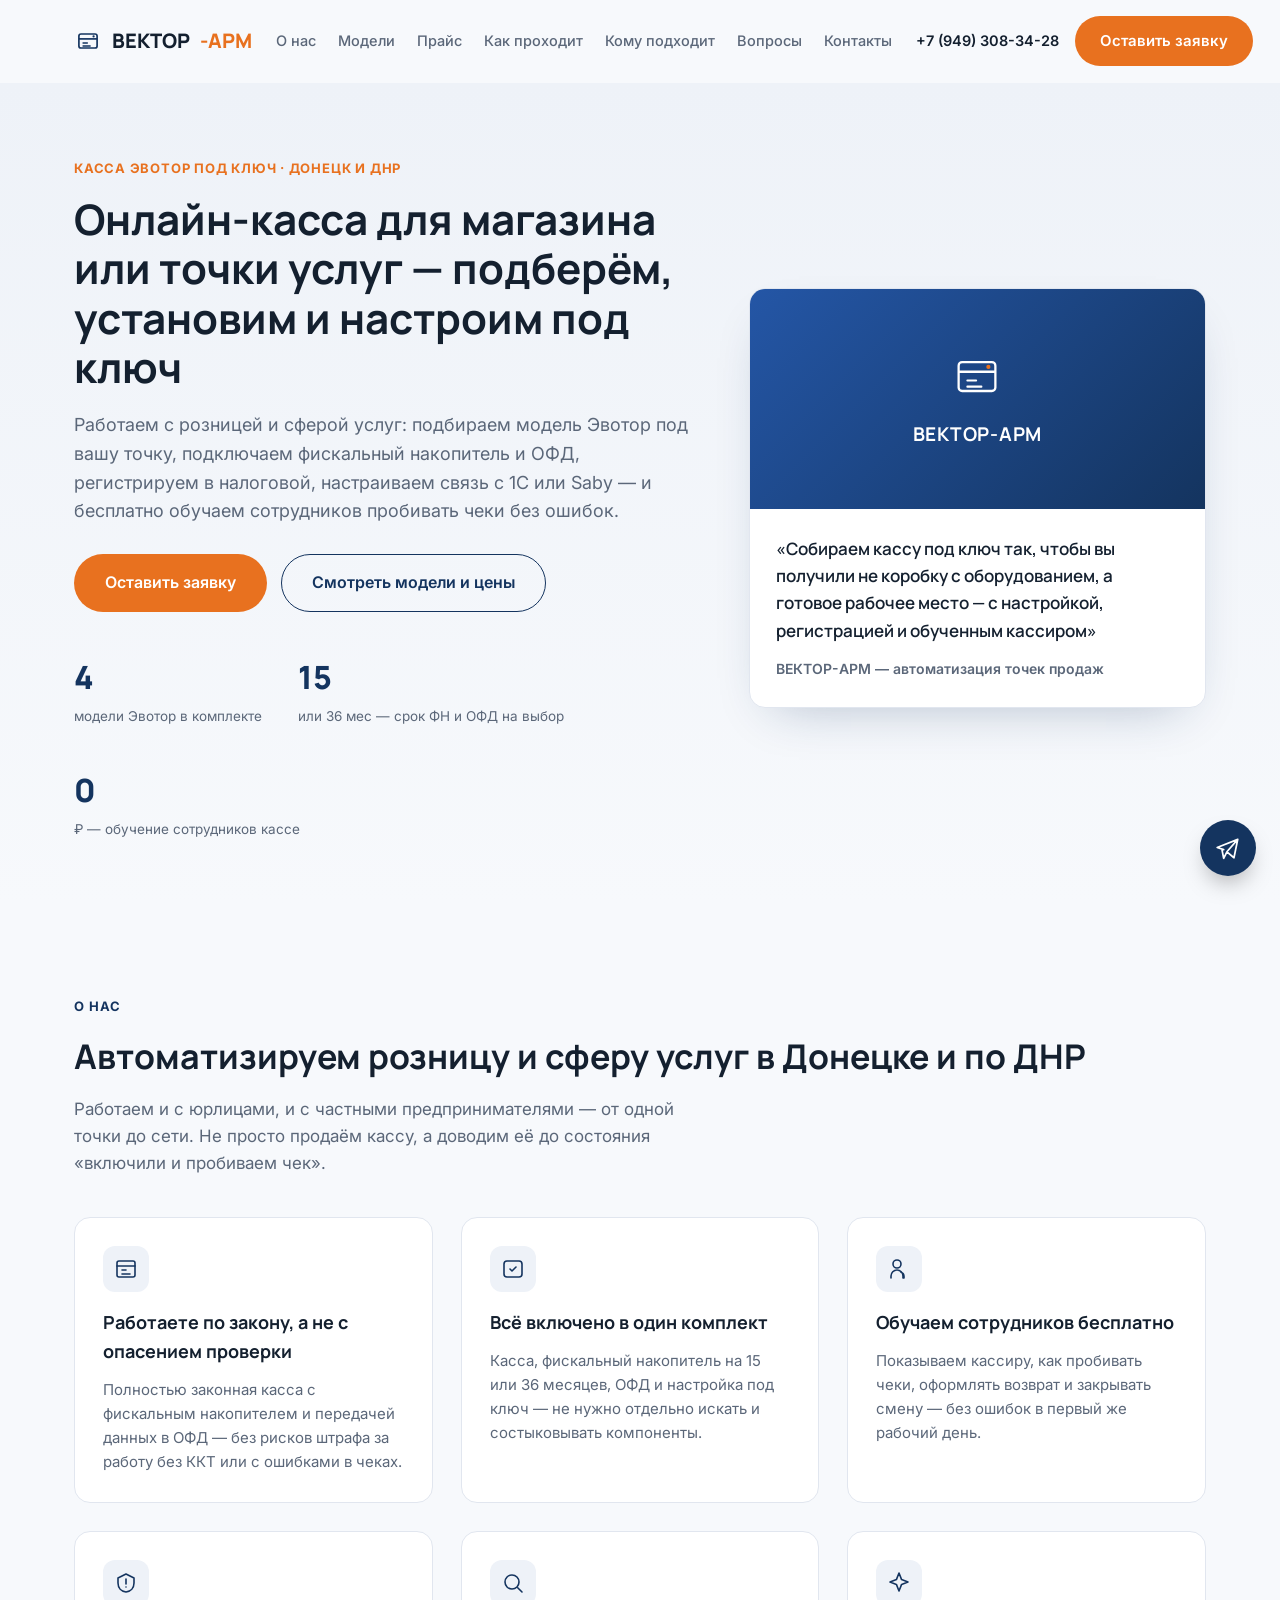
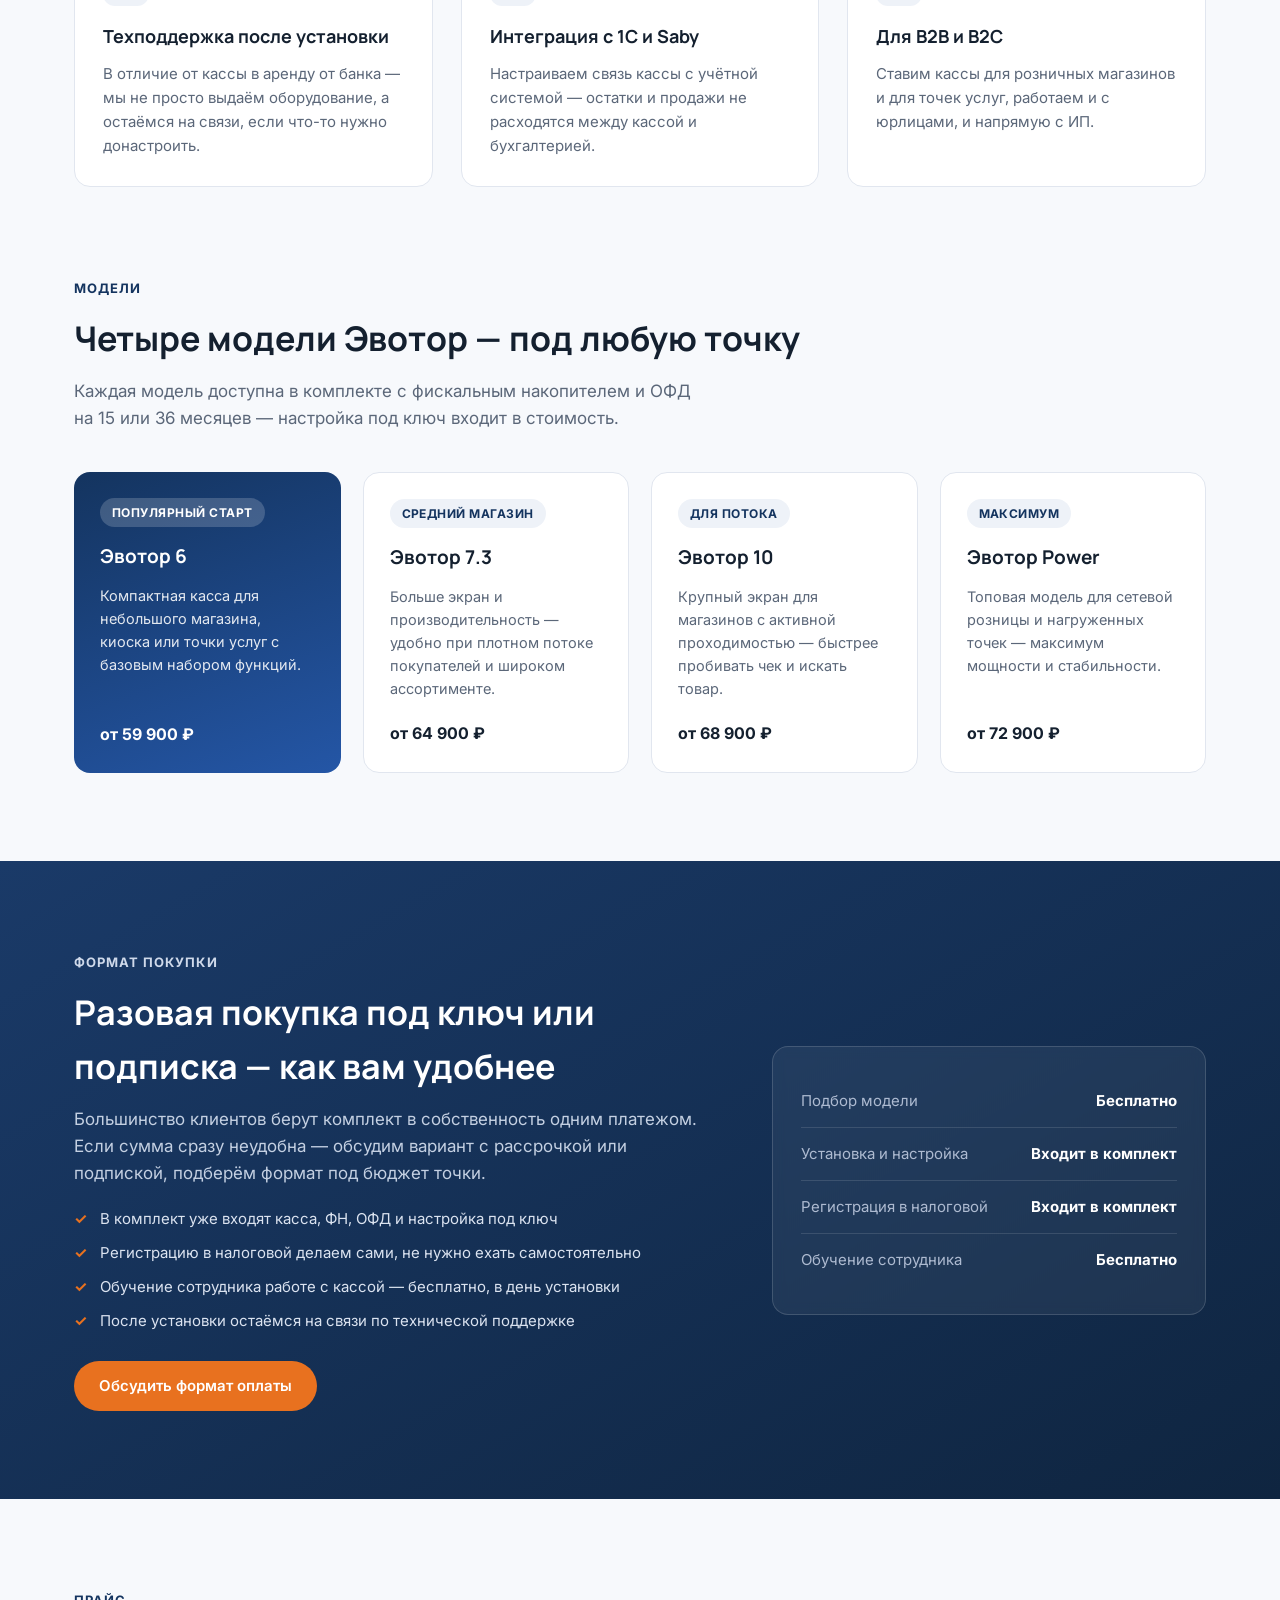
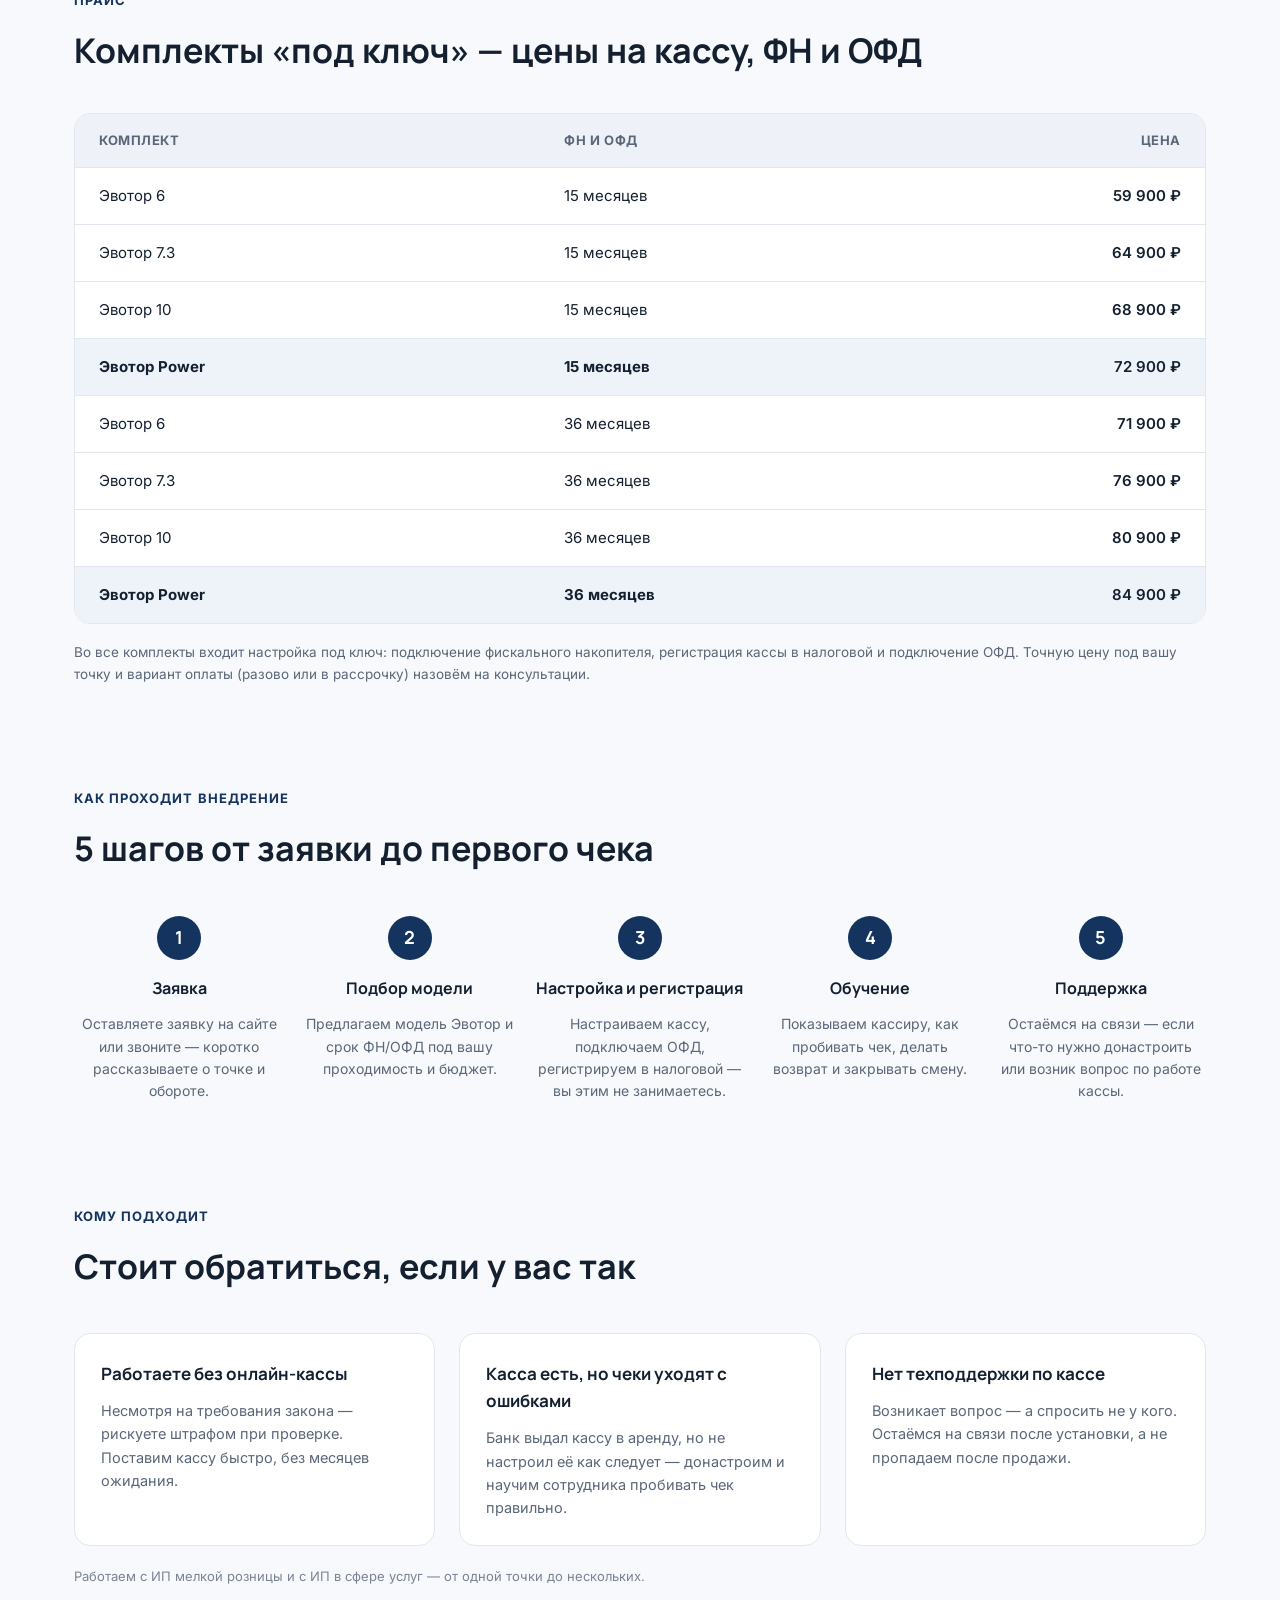
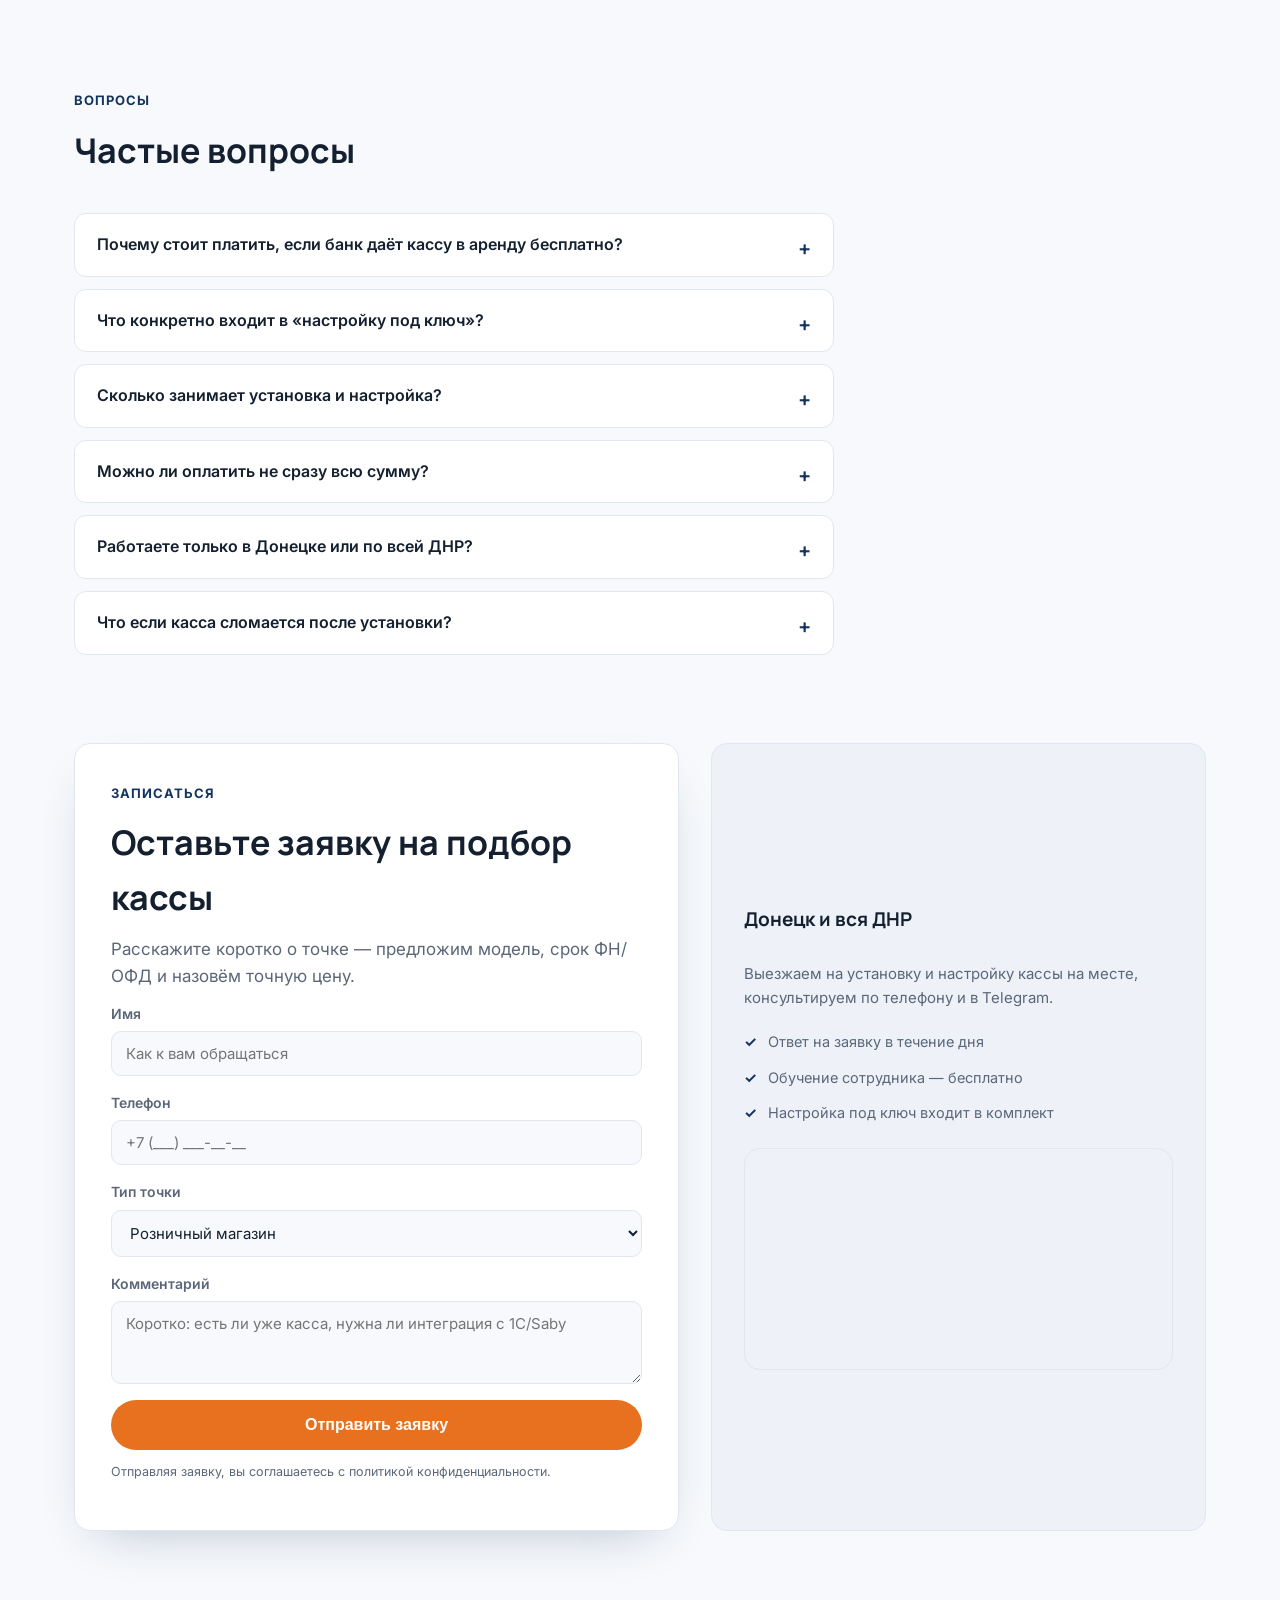
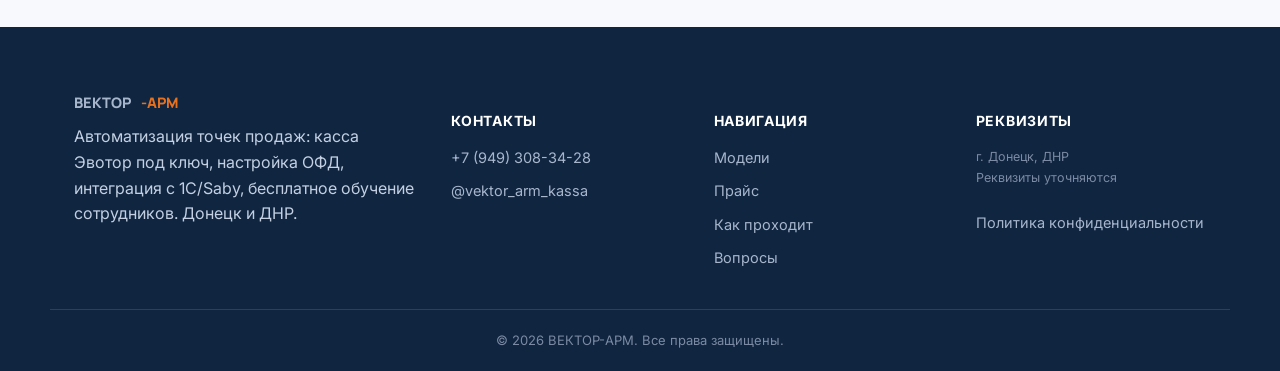
==== index.html @ bd53216c "init: landing for Vektor-ARM (kassa Evotor pod klyuch)" ====
<!DOCTYPE html>
<html lang="ru">
<head>
<meta charset="UTF-8">
<meta name="viewport" content="width=device-width, initial-scale=1.0">
<title>Касса Эвотор под ключ — ВЕКТОР-АРМ, Донецк</title>
<meta name="description" content="Подбор, установка и настройка онлайн-кассы Эвотор под ключ в Донецке и по ДНР. ОФД, регистрация в налоговой, интеграция с 1С/Saby, бесплатное обучение персонала.">
<link rel="preconnect" href="https://fonts.googleapis.com">
<link rel="preconnect" href="https://fonts.gstatic.com" crossorigin>
<link href="https://fonts.googleapis.com/css2?family=Manrope:wght@600;700;800&family=Inter:wght@400;500;600;700;800&display=swap" rel="stylesheet">
<link rel="stylesheet" href="styles.css">
</head>
<body>

<header class="header" id="header">
  <div class="header__inner container">
    <a href="#" class="logo">
      <svg class="logo__mark" viewBox="0 0 40 40" width="28" height="28" fill="none">
        <rect x="7" y="10" width="26" height="20" rx="3" stroke="currentColor" stroke-width="2.4"/>
        <path d="M7 17h26" stroke="currentColor" stroke-width="2.4"/>
        <path d="M13 23h6M13 27h10" stroke="currentColor" stroke-width="2.2" stroke-linecap="round"/>
        <circle cx="28" cy="13.5" r="1.6" fill="currentColor"/>
      </svg>
      ВЕКТОР<span>-АРМ</span>
    </a>
    <nav class="nav" id="nav">
      <a href="#about">О нас</a>
      <a href="#models">Модели</a>
      <a href="#price">Прайс</a>
      <a href="#process">Как проходит</a>
      <a href="#reviews">Кому подходит</a>
      <a href="#faq">Вопросы</a>
      <a href="#contacts">Контакты</a>
    </nav>
    <div class="header__actions">
      <a href="tel:+79493083428" class="header__phone">+7 (949) 308-34-28</a>
      <a href="#form" class="btn btn--primary">Оставить заявку</a>
      <button class="burger" id="burger" aria-label="Меню"><span></span><span></span><span></span></button>
    </div>
  </div>
</header>

<main>

  <!-- HERO -->
  <section class="hero">
    <div class="container hero__inner">
      <div class="hero__text">
        <span class="eyebrow">Касса Эвотор под ключ · Донецк и ДНР</span>
        <h1>Онлайн-касса для магазина или точки услуг — подберём, установим и настроим под ключ</h1>
        <p class="hero__lead">Работаем с розницей и сферой услуг: подбираем модель Эвотор под вашу точку, подключаем фискальный накопитель и ОФД, регистрируем в налоговой, настраиваем связь с 1С или Saby — и бесплатно обучаем сотрудников пробивать чеки без ошибок.</p>
        <div class="hero__cta">
          <a href="#form" class="btn btn--primary btn--lg">Оставить заявку</a>
          <a href="#models" class="btn btn--ghost btn--lg">Смотреть модели и цены</a>
        </div>
        <div class="hero__stats">
          <div class="stat"><span class="stat__num" data-target="4">0</span><span class="stat__label">модели Эвотор в комплекте</span></div>
          <div class="stat"><span class="stat__num" data-target="15">0</span><span class="stat__label">или 36 мес — срок ФН и ОФД на выбор</span></div>
          <div class="stat"><span class="stat__num" data-target="0">0</span><span class="stat__label">₽ — обучение сотрудников кассе</span></div>
        </div>
      </div>
      <div class="hero__card">
        <div class="hero__card-photo" aria-hidden="true">
          <svg class="hero__logo-mark" viewBox="0 0 64 64" fill="none" width="56" height="56">
            <rect x="11" y="15" width="42" height="33" rx="4" stroke="#fff" stroke-width="2.6"/>
            <path d="M11 26h42" stroke="#fff" stroke-width="2.6"/>
            <path d="M21 36h10M21 43h16" stroke="#fff" stroke-width="2.4" stroke-linecap="round"/>
            <circle cx="45" cy="20.5" r="2.4" fill="#e8711f"/>
          </svg>
          <span class="hero__logo-word">ВЕКТОР-АРМ</span>
        </div>
        <div class="hero__card-body">
          <p class="hero__card-quote">«Собираем кассу под ключ так, чтобы вы получили не коробку с оборудованием, а готовое рабочее место — с настройкой, регистрацией и обученным кассиром»</p>
          <span class="hero__card-name">ВЕКТОР-АРМ — автоматизация точек продаж</span>
        </div>
      </div>
    </div>
  </section>

  <!-- ADVANTAGES -->
  <section class="adv-section" id="about">
    <div class="container">
      <span class="section-tag">О нас</span>
      <h2>Автоматизируем розницу и сферу услуг в Донецке и по ДНР</h2>
      <p class="section-lead">Работаем и с юрлицами, и с частными предпринимателями — от одной точки до сети. Не просто продаём кассу, а доводим её до состояния «включили и пробиваем чек».</p>
      <div class="adv-grid">
        <div class="adv">
          <div class="adv__icon"><svg viewBox="0 0 24 24" fill="none"><rect x="3" y="4" width="18" height="16" rx="2" stroke="currentColor" stroke-width="1.6"/><path d="M3 9h18M8 13h4M8 17h8" stroke="currentColor" stroke-width="1.6" stroke-linecap="round"/></svg></div>
          <h3>Работаете по закону, а не с опасением проверки</h3>
          <p>Полностью законная касса с фискальным накопителем и передачей данных в ОФД — без рисков штрафа за работу без ККТ или с ошибками в чеках.</p>
        </div>
        <div class="adv">
          <div class="adv__icon"><svg viewBox="0 0 24 24" fill="none"><path d="M9 12l2 2 4-4" stroke="currentColor" stroke-width="1.6" stroke-linecap="round" stroke-linejoin="round"/><rect x="3" y="4" width="18" height="16" rx="3" stroke="currentColor" stroke-width="1.6"/></svg></div>
          <h3>Всё включено в один комплект</h3>
          <p>Касса, фискальный накопитель на 15 или 36 месяцев, ОФД и настройка под ключ — не нужно отдельно искать и состыковывать компоненты.</p>
        </div>
        <div class="adv">
          <div class="adv__icon"><svg viewBox="0 0 24 24" fill="none"><path d="M4 21v-2a6 6 0 0112 0v2M10 11a4 4 0 100-8 4 4 0 000 8zM17 21v-1.5a4.5 4.5 0 00-3-4.24" stroke="currentColor" stroke-width="1.6" stroke-linecap="round"/></svg></div>
          <h3>Обучаем сотрудников бесплатно</h3>
          <p>Показываем кассиру, как пробивать чеки, оформлять возврат и закрывать смену — без ошибок в первый же рабочий день.</p>
        </div>
        <div class="adv">
          <div class="adv__icon"><svg viewBox="0 0 24 24" fill="none"><path d="M12 3l8 4v5c0 5-3.4 8.4-8 9-4.6-.6-8-4-8-9V7l8-4z" stroke="currentColor" stroke-width="1.6" stroke-linejoin="round"/><path d="M12 8v5M12 16h.01" stroke="currentColor" stroke-width="1.6" stroke-linecap="round"/></svg></div>
          <h3>Техподдержка после установки</h3>
          <p>В отличие от кассы в аренду от банка — мы не просто выдаём оборудование, а остаёмся на связи, если что-то нужно донастроить.</p>
        </div>
        <div class="adv">
          <div class="adv__icon"><svg viewBox="0 0 24 24" fill="none"><path d="M11 4a7 7 0 100 14 7 7 0 000-14z" stroke="currentColor" stroke-width="1.6"/><path d="M21 21l-4.3-4.3" stroke="currentColor" stroke-width="1.6" stroke-linecap="round"/></svg></div>
          <h3>Интеграция с 1С и Saby</h3>
          <p>Настраиваем связь кассы с учётной системой — остатки и продажи не расходятся между кассой и бухгалтерией.</p>
        </div>
        <div class="adv">
          <div class="adv__icon"><svg viewBox="0 0 24 24" fill="none"><path d="M12 2l2.6 6.6L21 11l-6.4 2.4L12 20l-2.6-6.6L3 11l6.4-2.4L12 2z" stroke="currentColor" stroke-width="1.6" stroke-linejoin="round"/></svg></div>
          <h3>Для B2B и B2C</h3>
          <p>Ставим кассы для розничных магазинов и для точек услуг, работаем и с юрлицами, и напрямую с ИП.</p>
        </div>
      </div>
    </div>
  </section>

  <!-- MODELS -->
  <section class="services" id="models">
    <div class="container">
      <span class="section-tag">Модели</span>
      <h2>Четыре модели Эвотор — под любую точку</h2>
      <p class="section-lead">Каждая модель доступна в комплекте с фискальным накопителем и ОФД на 15 или 36 месяцев — настройка под ключ входит в стоимость.</p>
      <div class="services-grid">
        <div class="service service--accent">
          <span class="service__badge">Популярный старт</span>
          <h3>Эвотор 6</h3>
          <p>Компактная касса для небольшого магазина, киоска или точки услуг с базовым набором функций.</p>
          <span class="service__price">от 59 900 ₽</span>
        </div>
        <div class="service">
          <span class="service__badge">Средний магазин</span>
          <h3>Эвотор 7.3</h3>
          <p>Больше экран и производительность — удобно при плотном потоке покупателей и широком ассортименте.</p>
          <span class="service__price">от 64 900 ₽</span>
        </div>
        <div class="service">
          <span class="service__badge">Для потока</span>
          <h3>Эвотор 10</h3>
          <p>Крупный экран для магазинов с активной проходимостью — быстрее пробивать чек и искать товар.</p>
          <span class="service__price">от 68 900 ₽</span>
        </div>
        <div class="service">
          <span class="service__badge">Максимум</span>
          <h3>Эвотор Power</h3>
          <p>Топовая модель для сетевой розницы и нагруженных точек — максимум мощности и стабильности.</p>
          <span class="service__price">от 72 900 ₽</span>
        </div>
      </div>
    </div>
  </section>

  <!-- SUBSCRIPTION MODEL -->
  <section class="camp" id="payment">
    <div class="container camp__inner">
      <div class="camp__text">
        <span class="section-tag section-tag--light">Формат покупки</span>
        <h2>Разовая покупка под ключ или подписка — как вам удобнее</h2>
        <p class="camp__lead">Большинство клиентов берут комплект в собственность одним платежом. Если сумма сразу неудобна — обсудим вариант с рассрочкой или подпиской, подберём формат под бюджет точки.</p>
        <ul class="camp__list">
          <li>В комплект уже входят касса, ФН, ОФД и настройка под ключ</li>
          <li>Регистрацию в налоговой делаем сами, не нужно ехать самостоятельно</li>
          <li>Обучение сотрудника работе с кассой — бесплатно, в день установки</li>
          <li>После установки остаёмся на связи по технической поддержке</li>
        </ul>
        <a href="#form" class="btn btn--primary">Обсудить формат оплаты</a>
      </div>
      <div class="camp__card">
        <div class="camp__card-row"><span>Подбор модели</span><strong>Бесплатно</strong></div>
        <div class="camp__card-row"><span>Установка и настройка</span><strong>Входит в комплект</strong></div>
        <div class="camp__card-row"><span>Регистрация в налоговой</span><strong>Входит в комплект</strong></div>
        <div class="camp__card-row"><span>Обучение сотрудника</span><strong>Бесплатно</strong></div>
      </div>
    </div>
  </section>

  <!-- PRICE -->
  <section class="price-section" id="price">
    <div class="container">
      <span class="section-tag">Прайс</span>
      <h2>Комплекты «под ключ» — цены на кассу, ФН и ОФД</h2>
      <div class="price-table">
        <div class="price-row price-row--head"><span>Комплект</span><span>ФН и ОФД</span><span>Цена</span></div>
        <div class="price-row"><span>Эвотор 6</span><span>15 месяцев</span><span>59 900 ₽</span></div>
        <div class="price-row"><span>Эвотор 7.3</span><span>15 месяцев</span><span>64 900 ₽</span></div>
        <div class="price-row"><span>Эвотор 10</span><span>15 месяцев</span><span>68 900 ₽</span></div>
        <div class="price-row price-row--accent"><span>Эвотор Power</span><span>15 месяцев</span><span>72 900 ₽</span></div>
        <div class="price-row"><span>Эвотор 6</span><span>36 месяцев</span><span>71 900 ₽</span></div>
        <div class="price-row"><span>Эвотор 7.3</span><span>36 месяцев</span><span>76 900 ₽</span></div>
        <div class="price-row"><span>Эвотор 10</span><span>36 месяцев</span><span>80 900 ₽</span></div>
        <div class="price-row price-row--accent"><span>Эвотор Power</span><span>36 месяцев</span><span>84 900 ₽</span></div>
      </div>
      <p class="price-note">Во все комплекты входит настройка под ключ: подключение фискального накопителя, регистрация кассы в налоговой и подключение ОФД. Точную цену под вашу точку и вариант оплаты (разово или в рассрочку) назовём на консультации.</p>
    </div>
  </section>

  <!-- PROCESS -->
  <section class="process" id="process">
    <div class="container">
      <span class="section-tag">Как проходит внедрение</span>
      <h2>5 шагов от заявки до первого чека</h2>
      <div class="process-grid">
        <div class="step"><span class="step__num">1</span><h3>Заявка</h3><p>Оставляете заявку на сайте или звоните — коротко рассказываете о точке и обороте.</p></div>
        <div class="step"><span class="step__num">2</span><h3>Подбор модели</h3><p>Предлагаем модель Эвотор и срок ФН/ОФД под вашу проходимость и бюджет.</p></div>
        <div class="step"><span class="step__num">3</span><h3>Настройка и регистрация</h3><p>Настраиваем кассу, подключаем ОФД, регистрируем в налоговой — вы этим не занимаетесь.</p></div>
        <div class="step"><span class="step__num">4</span><h3>Обучение</h3><p>Показываем кассиру, как пробивать чек, делать возврат и закрывать смену.</p></div>
        <div class="step"><span class="step__num">5</span><h3>Поддержка</h3><p>Остаёмся на связи — если что-то нужно донастроить или возник вопрос по работе кассы.</p></div>
      </div>
    </div>
  </section>

  <!-- WHO IT'S FOR -->
  <section class="reviews" id="reviews">
    <div class="container">
      <span class="section-tag">Кому подходит</span>
      <h2>Стоит обратиться, если у вас так</h2>
      <div class="reviews-grid">
        <div class="review">
          <h3>Работаете без онлайн-кассы</h3>
          <p>Несмотря на требования закона — рискуете штрафом при проверке. Поставим кассу быстро, без месяцев ожидания.</p>
        </div>
        <div class="review">
          <h3>Касса есть, но чеки уходят с ошибками</h3>
          <p>Банк выдал кассу в аренду, но не настроил её как следует — донастроим и научим сотрудника пробивать чек правильно.</p>
        </div>
        <div class="review">
          <h3>Нет техподдержки по кассе</h3>
          <p>Возникает вопрос — а спросить не у кого. Остаёмся на связи после установки, а не пропадаем после продажи.</p>
        </div>
      </div>
      <p class="reviews__note">Работаем с ИП мелкой розницы и с ИП в сфере услуг — от одной точки до нескольких.</p>
    </div>
  </section>

  <!-- FAQ -->
  <section class="faq" id="faq">
    <div class="container">
      <span class="section-tag">Вопросы</span>
      <h2>Частые вопросы</h2>
      <div class="faq__list">
        <details class="faq__item">
          <summary>Почему стоит платить, если банк даёт кассу в аренду бесплатно?</summary>
          <p>Банк выдаёт оборудование, но обычно не настраивает его под вашу точку и не обучает сотрудника — отсюда ошибки в чеках и вопросы без ответа. Мы берём на себя настройку, регистрацию и обучение, а не просто отдаём коробку.</p>
        </details>
        <details class="faq__item">
          <summary>Что конкретно входит в «настройку под ключ»?</summary>
          <p>Подключение фискального накопителя, настройка кассовой программы, регистрация кассы в налоговой, подключение ОФД и обучение сотрудника — вы получаете полностью рабочее место, а не набор деталей.</p>
        </details>
        <details class="faq__item">
          <summary>Сколько занимает установка и настройка?</summary>
          <p>Обычно 1 рабочий день с момента, когда оборудование и документы на точку готовы — точный срок называем на консультации, в зависимости от загрузки.</p>
        </details>
        <details class="faq__item">
          <summary>Можно ли оплатить не сразу всю сумму?</summary>
          <p>Да, помимо разовой покупки обсуждаем вариант с рассрочкой или подпиской — расскажем об условиях на консультации.</p>
        </details>
        <details class="faq__item">
          <summary>Работаете только в Донецке или по всей ДНР?</summary>
          <p>Работаем в Донецке и по территории ДНР — уточните адрес точки при заявке, скажем точно по срокам выезда.</p>
        </details>
        <details class="faq__item">
          <summary>Что если касса сломается после установки?</summary>
          <p>Остаёмся на связи по технической поддержке — подскажем, что делать, и поможем с обращением по гарантии, если потребуется.</p>
        </details>
      </div>
    </div>
  </section>

  <!-- FORM -->
  <section class="form-section" id="form">
    <div class="container form-section__inner">
      <div class="form-card">
        <span class="section-tag">Записаться</span>
        <h2>Оставьте заявку на подбор кассы</h2>
        <p class="section-lead">Расскажите коротко о точке — предложим модель, срок ФН/ОФД и назовём точную цену.</p>
        <form id="leadForm" class="form">
          <input type="text" name="_gotcha" style="display:none" tabindex="-1" autocomplete="off">
          <label>Имя
            <input type="text" name="name" placeholder="Как к вам обращаться" required>
          </label>
          <label>Телефон
            <input type="tel" name="phone" placeholder="+7 (___) ___-__-__" required>
          </label>
          <label>Тип точки
            <select name="type">
              <option>Розничный магазин</option>
              <option>Сфера услуг</option>
              <option>Кафе или общепит</option>
              <option>Другое</option>
            </select>
          </label>
          <label>Комментарий
            <textarea name="comment" placeholder="Коротко: есть ли уже касса, нужна ли интеграция с 1С/Saby" rows="3"></textarea>
          </label>
          <button type="submit" class="btn btn--primary btn--lg">Отправить заявку</button>
          <p class="form-note">Отправляя заявку, вы соглашаетесь с <a href="privacy.html">политикой конфиденциальности</a>.</p>
        </form>
      </div>
      <div class="info-card">
        <h3>Донецк и вся ДНР</h3>
        <p>Выезжаем на установку и настройку кассы на месте, консультируем по телефону и в Telegram.</p>
        <ul class="info-card__list">
          <li>Ответ на заявку в течение дня</li>
          <li>Обучение сотрудника — бесплатно</li>
          <li>Настройка под ключ входит в комплект</li>
        </ul>
        <div class="map-frame">
          <iframe src="https://yandex.ru/map-widget/v1/?ll=37.802570%2C48.015877&z=12" loading="lazy" title="Донецк на карте"></iframe>
        </div>
      </div>
    </div>
  </section>

</main>

<footer class="footer" id="contacts">
  <div class="container footer__inner">
    <div class="footer__col">
      <a href="#" class="logo logo--footer">ВЕКТОР<span>-АРМ</span></a>
      <p>Автоматизация точек продаж: касса Эвотор под ключ, настройка ОФД, интеграция с 1С/Saby, бесплатное обучение сотрудников. Донецк и ДНР.</p>
    </div>
    <div class="footer__col">
      <h4>Контакты</h4>
      <a href="tel:+79493083428">+7 (949) 308-34-28</a>
      <a href="https://t.me/vektor_arm_kassa" target="_blank" rel="noopener">@vektor_arm_kassa</a>
    </div>
    <div class="footer__col">
      <h4>Навигация</h4>
      <a href="#models">Модели</a>
      <a href="#price">Прайс</a>
      <a href="#process">Как проходит</a>
      <a href="#faq">Вопросы</a>
    </div>
    <div class="footer__col">
      <h4>Реквизиты</h4>
      <p class="footer__legal">г. Донецк, ДНР<br>Реквизиты уточняются</p>
      <a href="privacy.html">Политика конфиденциальности</a>
    </div>
  </div>
  <div class="footer__bottom container">
    <span>&copy; <span id="year"></span> ВЕКТОР-АРМ. Все права защищены.</span>
  </div>
</footer>

<a href="https://t.me/vektor_arm_kassa" target="_blank" rel="noopener" class="fab" aria-label="Написать в Telegram">
  <svg viewBox="0 0 24 24" fill="none"><path d="M21 4L2 11.5l6 2m13-9.5l-3.5 17L11 15.5m10-11.5L11 15.5m0 0l-3 6-1.5-7.5" stroke="currentColor" stroke-width="1.6" stroke-linecap="round" stroke-linejoin="round"/></svg>
</a>

<script src="script.js"></script>
</body>
</html>
---- styles.css ----
:root {
  --clr-bg: #f7f9fc;
  --clr-bg-alt: #eef2f8;
  --clr-surface: #ffffff;
  --clr-ink: #14202f;
  --clr-ink-soft: #5b6779;
  --clr-accent: #2456a6;
  --clr-accent-dark: #14345f;
  --clr-orange: #e8711f;
  --clr-border: #e1e6ef;
  --radius: 16px;
  --shadow: 0 20px 50px -25px rgba(20, 52, 95, 0.32);
  --font-head: 'Manrope', sans-serif;
  --font-body: 'Inter', sans-serif;
}

* { box-sizing: border-box; }
html { scroll-behavior: smooth; }
body {
  margin: 0;
  font-family: var(--font-body);
  background: var(--clr-bg);
  color: var(--clr-ink);
  line-height: 1.6;
}
img { max-width: 100%; display: block; }
a { color: inherit; text-decoration: none; }
ul { margin: 0; padding: 0; list-style: none; }
h1, h2, h3 { font-family: var(--font-head); font-weight: 700; margin: 0 0 12px; color: var(--clr-ink); }
p { margin: 0 0 12px; }

.container { max-width: 1180px; margin: 0 auto; padding: 0 24px; }

.btn {
  display: inline-flex; align-items: center; justify-content: center;
  padding: 12px 24px; border-radius: 999px; font-weight: 600; font-size: 15px;
  border: 1px solid transparent; cursor: pointer; transition: transform .18s ease, box-shadow .18s ease, background .18s ease;
  white-space: nowrap;
}
.btn--primary { background: var(--clr-orange); color: #fff; }
.btn--primary:hover { background: #cf5f15; transform: translateY(-2px); box-shadow: 0 12px 24px -12px rgba(232,113,31,.55); }
.btn--ghost { background: transparent; color: var(--clr-accent-dark); border-color: var(--clr-accent-dark); }
.btn--ghost:hover { background: var(--clr-accent-dark); color: #fff; }
.btn--lg { padding: 15px 30px; font-size: 16px; }

.section-tag {
  display: inline-block; font-size: 13px; font-weight: 700; letter-spacing: .08em; text-transform: uppercase;
  color: var(--clr-accent-dark); margin-bottom: 12px;
}
.section-tag--light { color: #cfd9ea; }
.section-lead { max-width: 640px; color: var(--clr-ink-soft); font-size: 17px; }

/* HEADER */
.header {
  position: sticky; top: 0; z-index: 100; background: rgba(247, 249, 252, .92);
  backdrop-filter: blur(10px); border-bottom: 1px solid transparent; transition: border-color .2s, box-shadow .2s;
}
.header.scrolled { border-color: var(--clr-border); box-shadow: 0 8px 24px -20px rgba(0,0,0,.2); }
.header__inner {
  display: flex; align-items: center; justify-content: space-between; gap: 24px; min-width: 0; padding: 16px 24px;
}
.logo { display: flex; align-items: center; gap: 10px; font-family: var(--font-head); font-size: 20px; font-weight: 800; flex-shrink: 0; color: var(--clr-ink); }
.logo__mark { flex-shrink: 0; color: var(--clr-accent-dark); }
.logo span { color: var(--clr-orange); }
.nav { display: flex; gap: 22px; }
.nav a { font-size: 14.5px; font-weight: 500; color: var(--clr-ink-soft); white-space: nowrap; transition: color .15s; }
.nav a:hover { color: var(--clr-accent-dark); }
.header__actions { display: flex; align-items: center; gap: 16px; flex-shrink: 0; }
.header__phone { font-weight: 600; font-size: 14.5px; white-space: nowrap; }
.burger { display: none; flex-direction: column; gap: 5px; background: none; border: none; cursor: pointer; padding: 4px; }
.burger span { width: 22px; height: 2px; background: var(--clr-ink); border-radius: 2px; }

/* HERO */
.hero { padding: 72px 0 64px; background: linear-gradient(180deg, var(--clr-bg-alt), var(--clr-bg)); }
.hero__inner { display: grid; grid-template-columns: 1.15fr .85fr; gap: 56px; align-items: center; }
.eyebrow { display: inline-block; font-size: 13px; font-weight: 700; letter-spacing: .06em; text-transform: uppercase; color: var(--clr-orange); margin-bottom: 16px; }
.hero h1 { font-size: 42px; line-height: 1.18; margin-bottom: 18px; }
.hero__lead { font-size: 18px; color: var(--clr-ink-soft); margin-bottom: 28px; }
.hero__cta { display: flex; gap: 14px; flex-wrap: wrap; margin-bottom: 40px; }
.hero__stats { display: flex; gap: 36px; flex-wrap: wrap; }
.stat__num { display: block; font-family: var(--font-head); font-size: 32px; font-weight: 800; color: var(--clr-accent-dark); }
.stat__label { font-size: 13.5px; color: var(--clr-ink-soft); }

.hero__card {
  background: var(--clr-surface); border-radius: var(--radius); box-shadow: var(--shadow);
  overflow: hidden; border: 1px solid var(--clr-border);
}
.hero__card-photo {
  height: 220px; display: flex; flex-direction: column; align-items: center; justify-content: center; gap: 14px;
  background: linear-gradient(135deg, var(--clr-accent), var(--clr-accent-dark));
  color: #fff;
}
.hero__logo-mark { flex-shrink: 0; }
.hero__logo-word { font-family: var(--font-head); font-size: 19px; font-weight: 700; letter-spacing: .04em; }
.hero__card-body { padding: 26px; }
.hero__card-quote { font-family: var(--font-head); font-weight: 600; font-size: 17px; color: var(--clr-ink); }
.hero__card-name { font-size: 14px; color: var(--clr-ink-soft); font-weight: 600; }

/* ADVANTAGES */
.adv-section { padding: 88px 0; }
.adv-section h2, .services h2, .price-section h2, .process h2, .reviews h2, .faq h2, .form-section h2 { font-size: 34px; }
.adv-grid { display: grid; grid-template-columns: repeat(3, 1fr); gap: 28px; margin-top: 40px; }
.adv { background: var(--clr-surface); border: 1px solid var(--clr-border); border-radius: var(--radius); padding: 28px; }
.adv__icon { width: 46px; height: 46px; border-radius: 12px; background: var(--clr-bg-alt); color: var(--clr-accent-dark); display: flex; align-items: center; justify-content: center; margin-bottom: 16px; }
.adv__icon svg { width: 24px; height: 24px; }
.adv h3 { font-size: 18px; }
.adv p { color: var(--clr-ink-soft); font-size: 15px; margin: 0; }

/* SERVICES / MODELS */
.services { padding: 0 0 88px; }
.services-grid { display: grid; grid-template-columns: repeat(4, 1fr); gap: 22px; margin-top: 40px; }
.service { background: var(--clr-surface); border: 1px solid var(--clr-border); border-radius: var(--radius); padding: 26px; display: flex; flex-direction: column; }
.service--accent { background: linear-gradient(160deg, var(--clr-accent-dark), var(--clr-accent)); color: #fff; border: none; }
.service--accent h3, .service--accent .service__price { color: #fff; }
.service--accent .service__badge { background: rgba(255,255,255,.18); color: #fff; }
.service__badge { align-self: flex-start; font-size: 12px; font-weight: 700; text-transform: uppercase; letter-spacing: .04em; background: var(--clr-bg-alt); color: var(--clr-accent-dark); padding: 5px 12px; border-radius: 999px; margin-bottom: 14px; }
.service h3 { font-size: 19px; }
.service p { color: var(--clr-ink-soft); font-size: 14.5px; flex: 1; }
.service--accent p { color: rgba(255,255,255,.88); }
.service__price { font-weight: 700; font-size: 16px; margin-top: 8px; }

/* CAMP (how it works / subscription block) */
.camp { background: linear-gradient(150deg, #1a3a68, #0f2540); color: #eef2f8; padding: 88px 0; }
.camp__inner { display: grid; grid-template-columns: 1.2fr .8fr; gap: 48px; align-items: center; }
.camp h2 { color: #fff; font-size: 34px; }
.camp__lead { color: #c4d0e2; font-size: 17px; }
.camp__list { margin: 20px 0 28px; display: flex; flex-direction: column; gap: 10px; }
.camp__list li { padding-left: 26px; position: relative; color: #dbe3f0; font-size: 15px; }
.camp__list li::before { content: '✓'; position: absolute; left: 0; color: var(--clr-orange); font-weight: 700; }
.camp__card { background: rgba(255,255,255,.06); border: 1px solid rgba(255,255,255,.15); border-radius: var(--radius); padding: 28px; backdrop-filter: blur(6px); }
.camp__card-row { display: flex; justify-content: space-between; padding: 14px 0; border-bottom: 1px solid rgba(255,255,255,.12); font-size: 15px; }
.camp__card-row:last-child { border-bottom: none; }
.camp__card-row span { color: #aebbd1; }
.camp__card-row strong { color: #fff; }

/* PRICE */
.price-section { padding: 88px 0; }
.price-table { margin-top: 36px; border: 1px solid var(--clr-border); border-radius: var(--radius); overflow: hidden; background: var(--clr-surface); }
.price-row { display: grid; grid-template-columns: 1.8fr 1.4fr 1fr; gap: 12px; padding: 16px 24px; border-bottom: 1px solid var(--clr-border); font-size: 15px; align-items: center; }
.price-row:last-child { border-bottom: none; }
.price-row--head { background: var(--clr-bg-alt); font-weight: 700; font-size: 13px; text-transform: uppercase; letter-spacing: .04em; color: var(--clr-ink-soft); }
.price-row--accent { background: #eef2f9; font-weight: 700; }
.price-row span:last-child { text-align: right; font-weight: 600; }
.price-row--head span:last-child { font-weight: 700; }
.price-note { margin-top: 18px; font-size: 13.5px; color: var(--clr-ink-soft); }

/* PROCESS */
.process { padding: 0 0 88px; }
.process-grid { display: grid; grid-template-columns: repeat(5, 1fr); gap: 20px; margin-top: 40px; }
.step { text-align: center; }
.step__num {
  display: flex; align-items: center; justify-content: center; width: 44px; height: 44px; margin: 0 auto 16px;
  border-radius: 50%; background: var(--clr-accent-dark); color: #fff; font-family: var(--font-head); font-weight: 700; font-size: 18px;
}
.step h3 { font-size: 16px; }
.step p { font-size: 14px; color: var(--clr-ink-soft); }

/* WHO IT'S FOR */
.reviews { padding: 0 0 88px; }
.reviews-grid { display: grid; grid-template-columns: repeat(3, 1fr); gap: 24px; margin-top: 40px; }
.review { background: var(--clr-surface); border: 1px solid var(--clr-border); border-radius: var(--radius); padding: 26px; }
.review h3 { font-size: 17px; }
.review p { color: var(--clr-ink-soft); font-size: 14.5px; margin: 0; }
.reviews__note { margin-top: 20px; font-size: 13px; color: var(--clr-ink-soft); opacity: .8; }

/* FAQ */
.faq { padding: 0 0 88px; }
.faq__list { margin-top: 36px; display: flex; flex-direction: column; gap: 12px; max-width: 760px; }
.faq__item { background: var(--clr-surface); border: 1px solid var(--clr-border); border-radius: 12px; padding: 18px 22px; }
.faq__item summary { cursor: pointer; font-weight: 600; font-size: 16px; list-style: none; position: relative; padding-right: 24px; }
.faq__item summary::-webkit-details-marker { display: none; }
.faq__item summary::after { content: '+'; position: absolute; right: 0; top: 0; font-size: 20px; color: var(--clr-accent-dark); }
.faq__item[open] summary::after { content: '−'; }
.faq__item p { margin-top: 12px; color: var(--clr-ink-soft); font-size: 15px; }

/* FORM */
.form-section { padding: 0 0 96px; }
.form-section__inner { display: grid; grid-template-columns: 1.1fr .9fr; gap: 32px; align-items: stretch; }
.form-card { background: var(--clr-surface); border: 1px solid var(--clr-border); border-radius: var(--radius); padding: 36px; box-shadow: var(--shadow); }
.form { display: flex; flex-direction: column; gap: 16px; margin-top: 8px; }
.form label { display: flex; flex-direction: column; gap: 6px; font-size: 14px; font-weight: 600; color: var(--clr-ink-soft); }
.form input, .form select, .form textarea {
  font-family: var(--font-body); font-size: 15px; padding: 12px 14px; border-radius: 10px; border: 1px solid var(--clr-border);
  background: var(--clr-bg); color: var(--clr-ink); resize: vertical;
}
.form input:focus, .form select:focus, .form textarea:focus { outline: none; border-color: var(--clr-accent-dark); }
.form-note { font-size: 12.5px; color: var(--clr-ink-soft); margin-top: -4px; }
.info-card { border-radius: var(--radius); border: 1px solid var(--clr-border); background: var(--clr-bg-alt); padding: 32px; display: flex; flex-direction: column; justify-content: center; gap: 16px; }
.info-card h3 { font-size: 19px; }
.info-card p { color: var(--clr-ink-soft); font-size: 15px; margin: 0; }
.info-card__list { display: flex; flex-direction: column; gap: 12px; margin-top: 4px; }
.info-card__list li { padding-left: 24px; position: relative; font-size: 14.5px; color: var(--clr-ink-soft); }
.info-card__list li::before { content: '✓'; position: absolute; left: 0; color: var(--clr-accent-dark); font-weight: 700; }
.map-frame { border-radius: var(--radius); overflow: hidden; border: 1px solid var(--clr-border); margin-top: 8px; }
.map-frame iframe { width: 100%; height: 220px; border: 0; display: block; }

/* FOOTER */
.footer { background: #0f2540; color: #c4d0e2; padding: 64px 0 0; }
.footer__inner { display: grid; grid-template-columns: 1.5fr 1fr 1fr 1fr; gap: 32px; padding-bottom: 40px; }
.footer__col { display: flex; flex-direction: column; gap: 10px; }
.footer__col h4 { color: #fff; font-family: var(--font-body); font-size: 14px; text-transform: uppercase; letter-spacing: .05em; margin-bottom: 4px; }
.footer__col a { color: #a8b6cc; font-size: 14.5px; }
.footer__col a:hover { color: #fff; }
.logo--footer { color: #fff; }
.logo--footer span { color: var(--clr-orange); }
.footer__legal { font-size: 12.5px; color: #7c8aa3; line-height: 1.7; }
.footer__bottom { border-top: 1px solid rgba(255,255,255,.12); padding: 20px 24px; font-size: 13px; color: #7c8aa3; text-align: center; }

/* FAB */
.fab {
  position: fixed; bottom: 24px; right: 24px; width: 56px; height: 56px; border-radius: 50%;
  background: var(--clr-accent-dark); color: #fff; display: flex; align-items: center; justify-content: center;
  box-shadow: 0 12px 24px -8px rgba(0,0,0,.35); z-index: 90; transition: transform .2s;
}
.fab:hover { transform: scale(1.08); }
.fab svg { width: 26px; height: 26px; }

/* REVEAL */
.reveal { opacity: 0; transform: translateY(24px); transition: opacity .6s ease, transform .6s ease; }
.reveal.is-visible { opacity: 1; transform: none; }

/* RESPONSIVE */
@media (max-width: 1180px) {
  .nav { gap: 16px; }
  .nav a { font-size: 14px; }
}
@media (max-width: 1100px) {
  .nav { display: none; }
  .burger { display: flex; }
  .nav.is-open {
    display: flex; flex-direction: column; position: absolute; top: 100%; left: 0; right: 0;
    background: var(--clr-surface); padding: 20px 24px; gap: 16px; border-bottom: 1px solid var(--clr-border);
  }
}
@media (max-width: 900px) {
  .hero__inner { grid-template-columns: 1fr; }
  .hero__card { order: -1; }
  .adv-grid, .reviews-grid { grid-template-columns: repeat(2, 1fr); }
  .services-grid { grid-template-columns: repeat(2, 1fr); }
  .process-grid { grid-template-columns: repeat(3, 1fr); }
  .camp__inner { grid-template-columns: 1fr; }
  .form-section__inner { grid-template-columns: 1fr; }
  .footer__inner { grid-template-columns: 1fr 1fr; }
  .price-row { grid-template-columns: 1.8fr 1.2fr .8fr; font-size: 13.5px; padding: 14px 16px; }
}
@media (max-width: 560px) {
  .header__phone { display: none; }
  .hero h1 { font-size: 30px; }
  .adv-grid, .services-grid, .reviews-grid, .process-grid { grid-template-columns: 1fr; }
  .hero__stats { gap: 24px; }
  .footer__inner { grid-template-columns: 1fr; }
}
@media (max-width: 380px) {
  .logo span { display: none; }
}
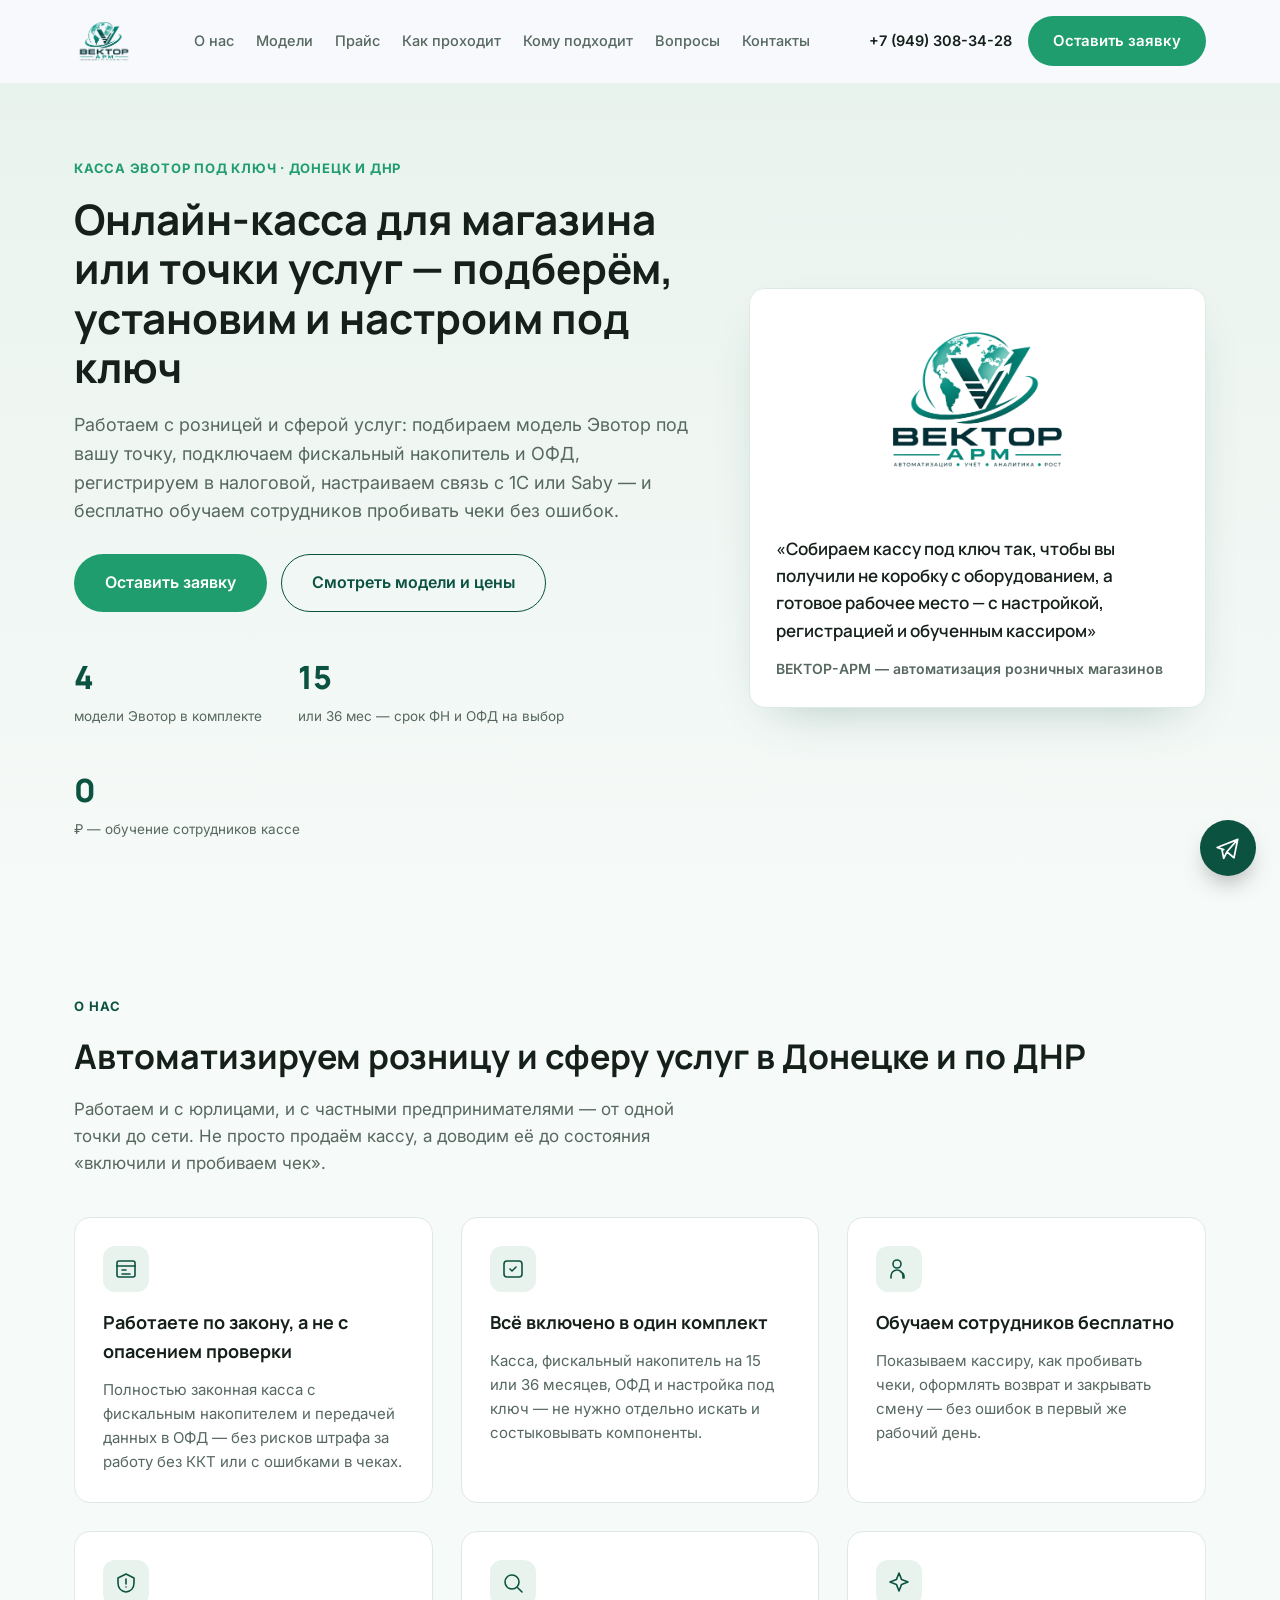
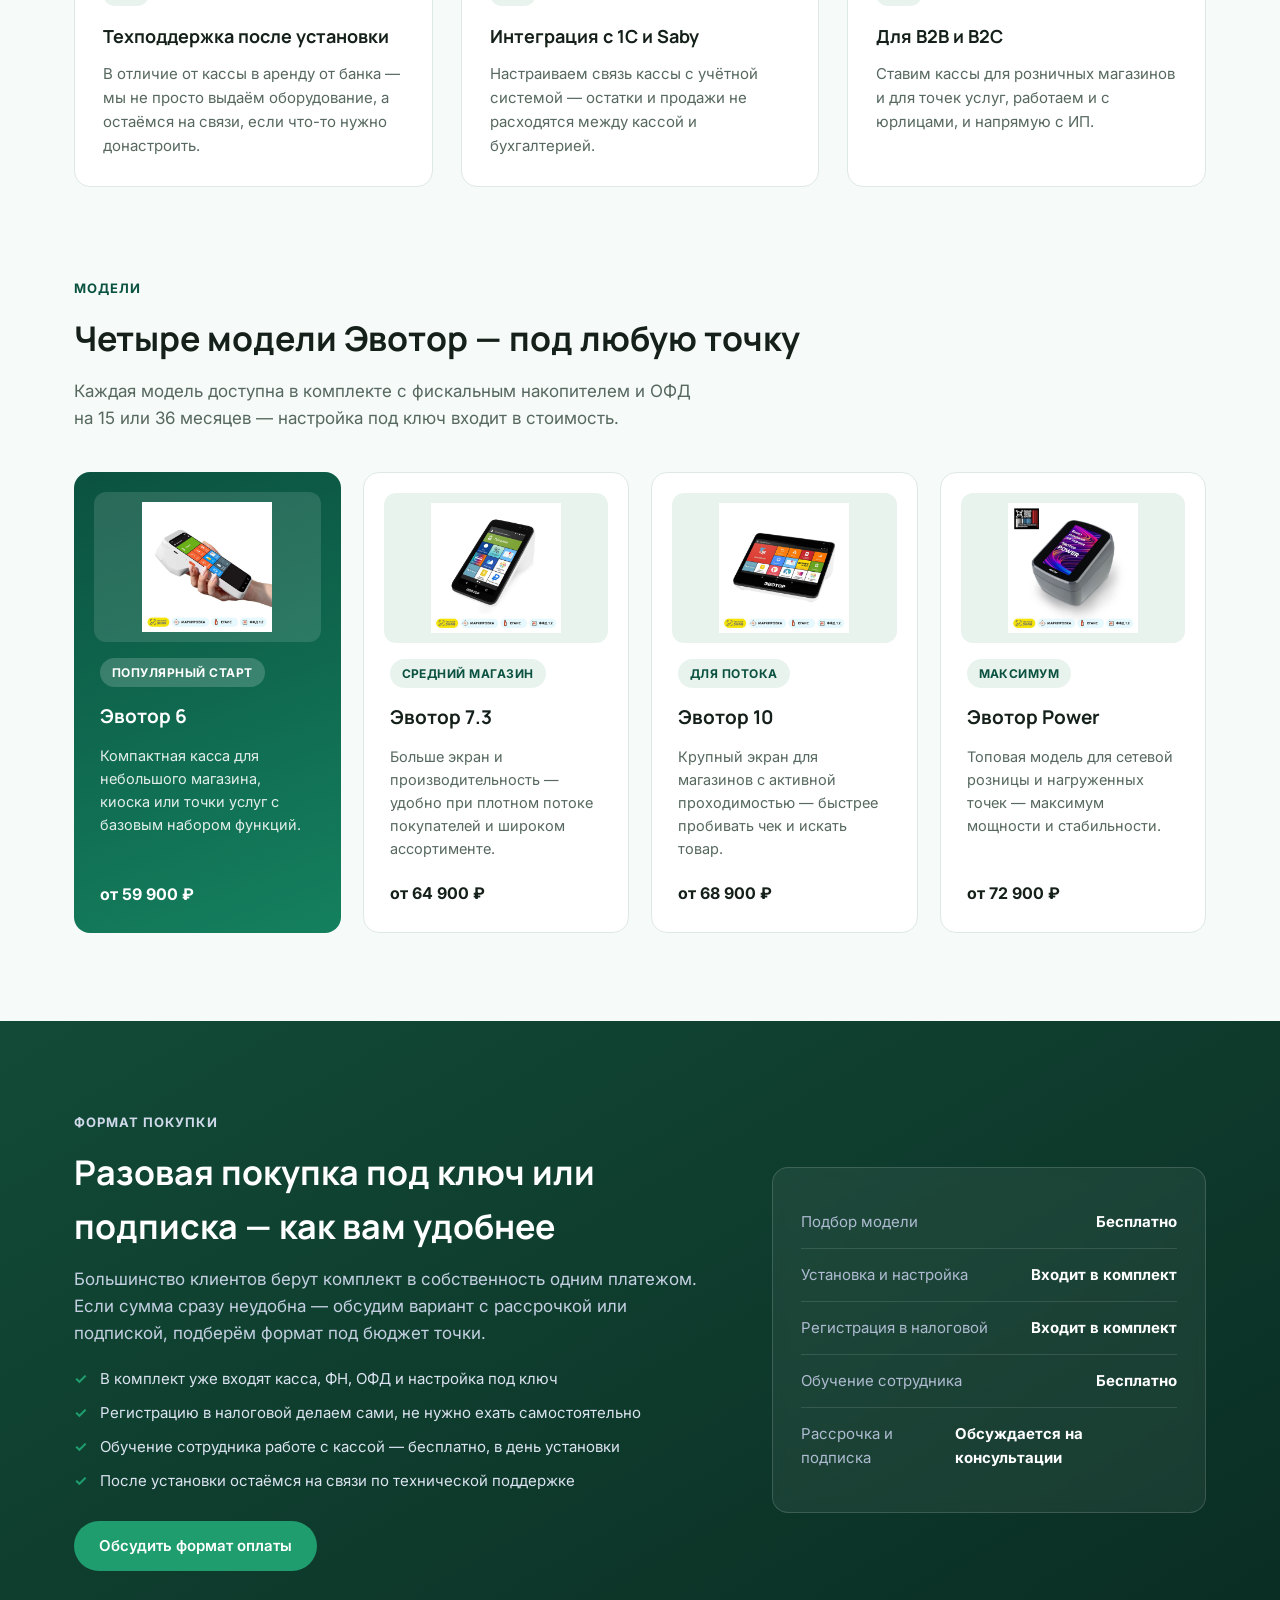
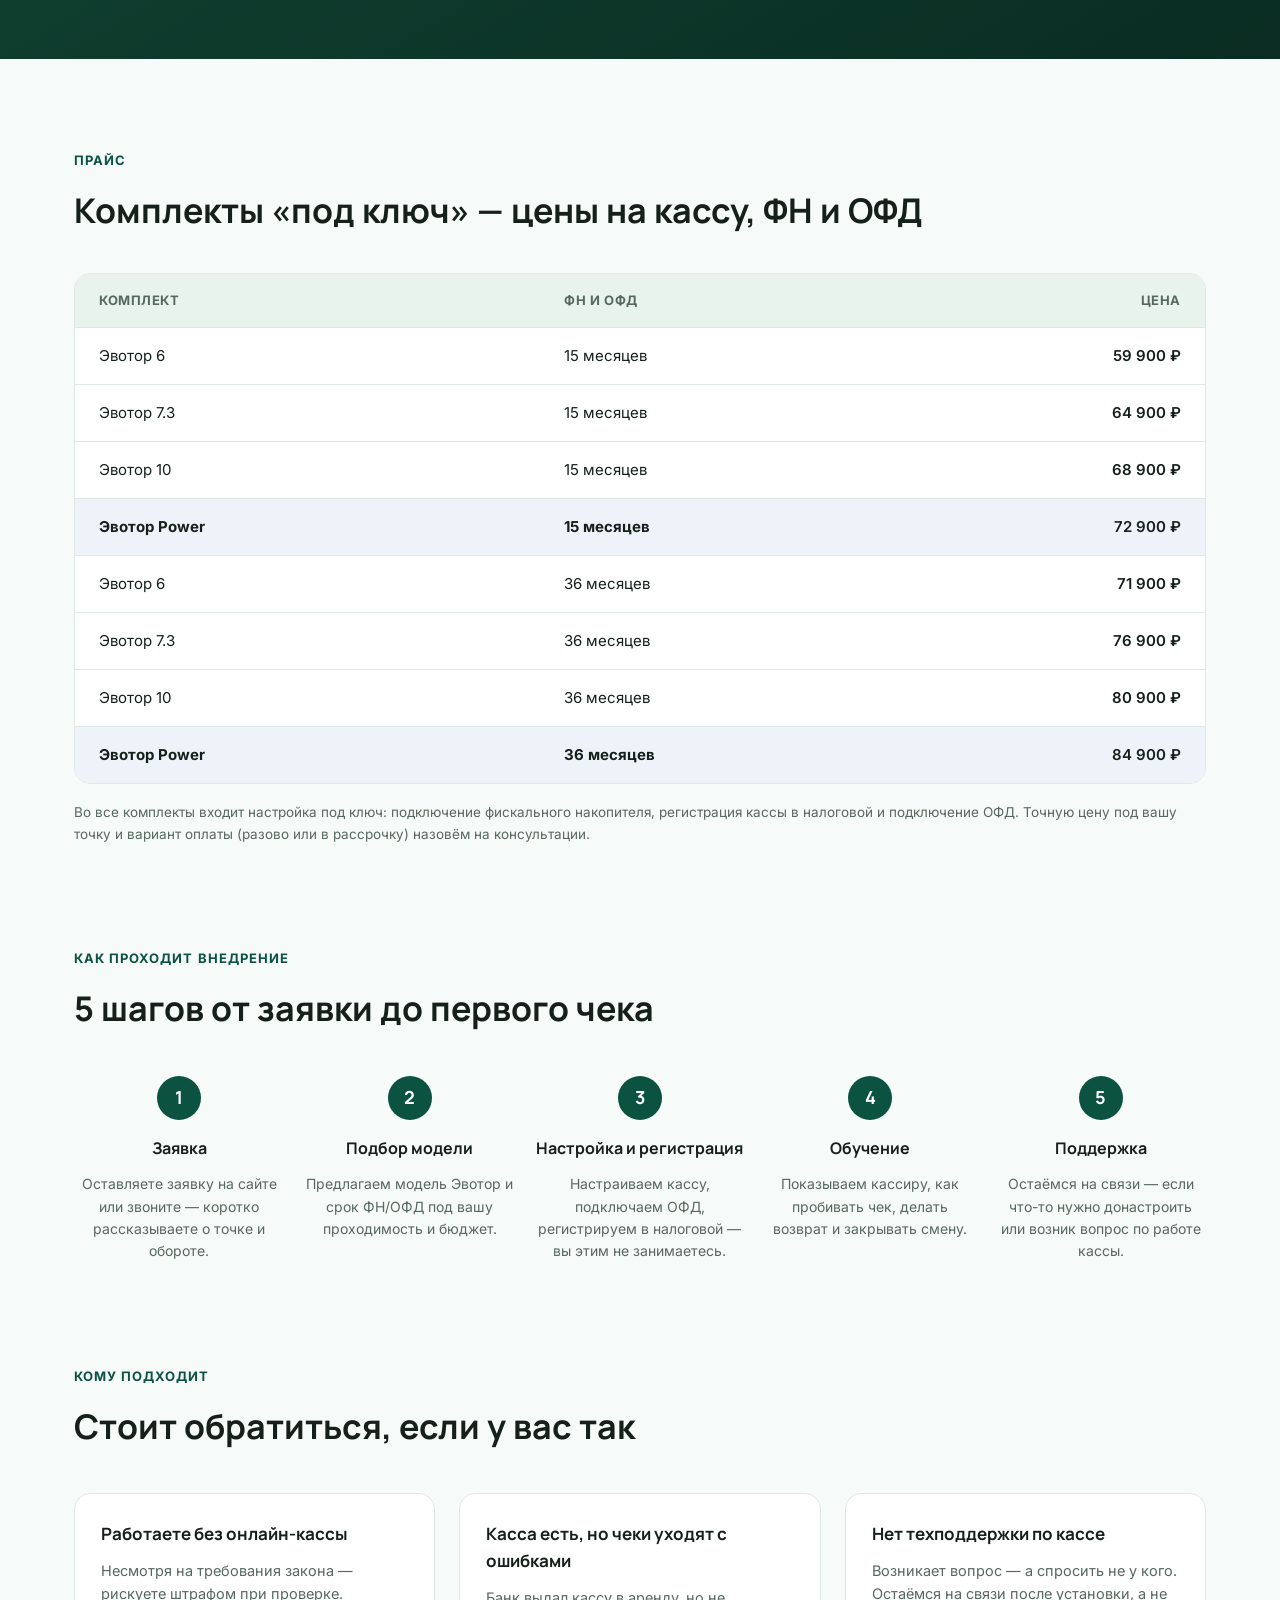
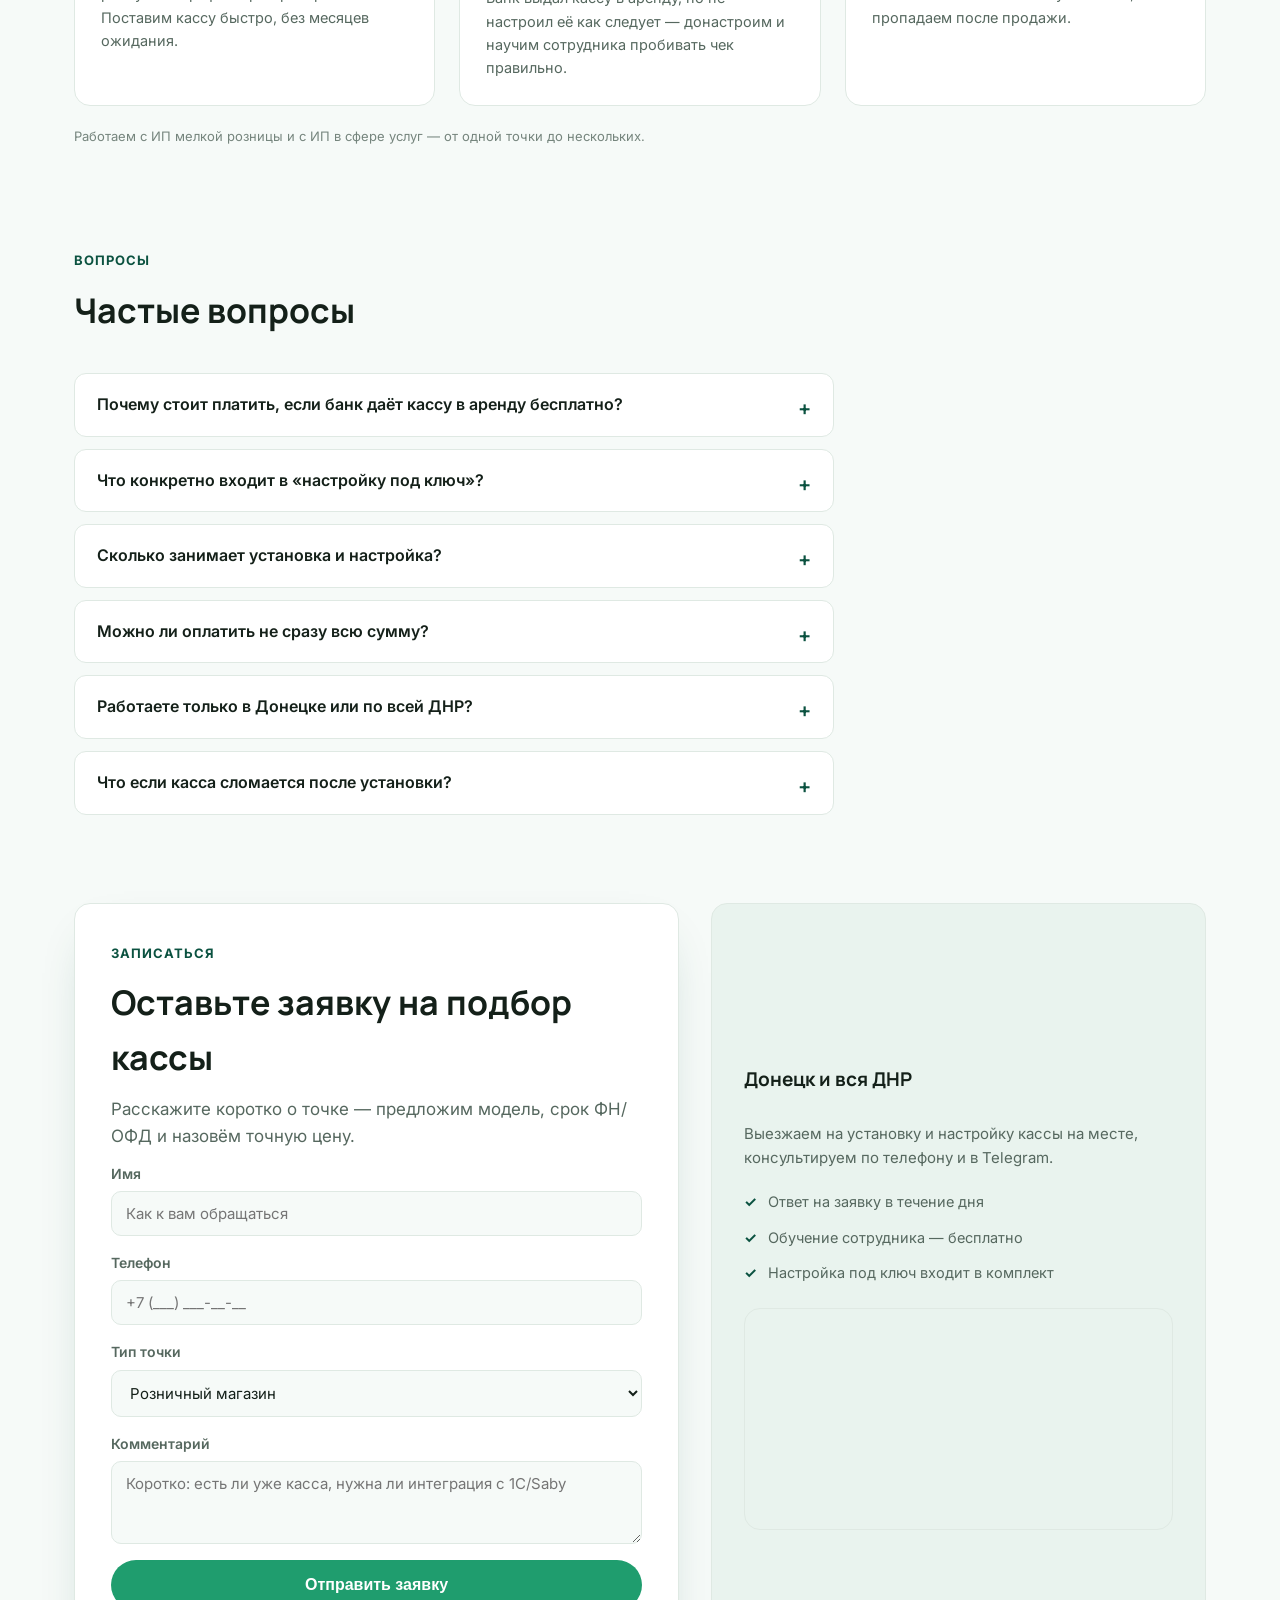
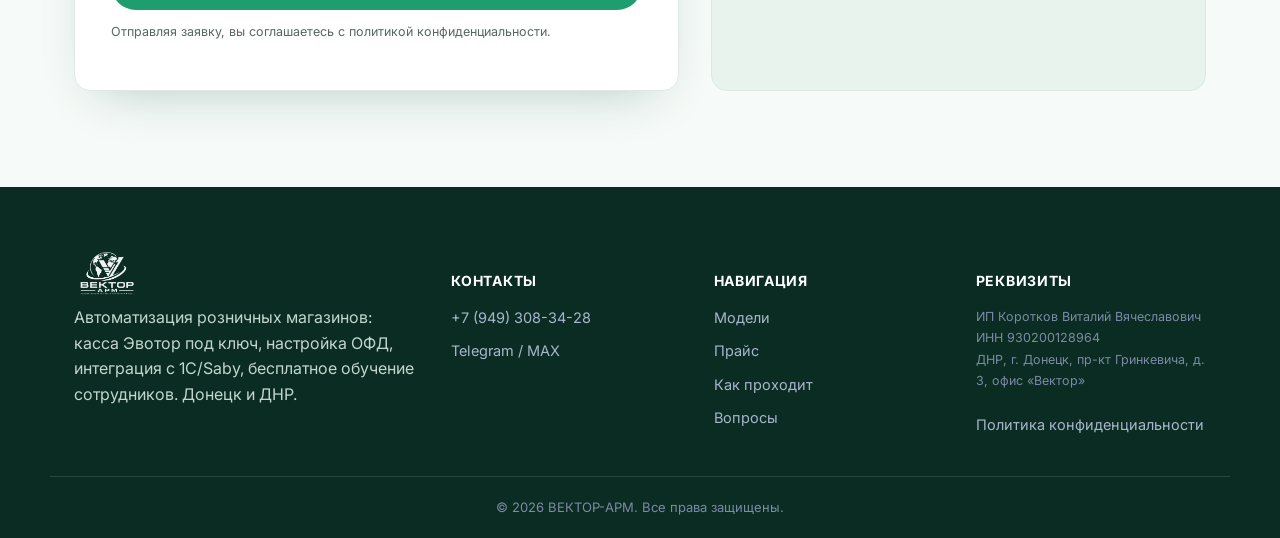
==== commit c0632fd7: "fix: green brand theme, real logo, model photos, real contacts/requisites" ====
--- a/index.html
+++ b/index.html
@@ -15,13 +15,7 @@
 <header class="header" id="header">
   <div class="header__inner container">
     <a href="#" class="logo">
-      <svg class="logo__mark" viewBox="0 0 40 40" width="28" height="28" fill="none">
-        <rect x="7" y="10" width="26" height="20" rx="3" stroke="currentColor" stroke-width="2.4"/>
-        <path d="M7 17h26" stroke="currentColor" stroke-width="2.4"/>
-        <path d="M13 23h6M13 27h10" stroke="currentColor" stroke-width="2.2" stroke-linecap="round"/>
-        <circle cx="28" cy="13.5" r="1.6" fill="currentColor"/>
-      </svg>
-      ВЕКТОР<span>-АРМ</span>
+      <img src="img/logo.png" alt="ВЕКТОР-АРМ" class="logo__img">
     </a>
     <nav class="nav" id="nav">
       <a href="#about">О нас</a>
@@ -60,18 +54,12 @@
         </div>
       </div>
       <div class="hero__card">
-        <div class="hero__card-photo" aria-hidden="true">
-          <svg class="hero__logo-mark" viewBox="0 0 64 64" fill="none" width="56" height="56">
-            <rect x="11" y="15" width="42" height="33" rx="4" stroke="#fff" stroke-width="2.6"/>
-            <path d="M11 26h42" stroke="#fff" stroke-width="2.6"/>
-            <path d="M21 36h10M21 43h16" stroke="#fff" stroke-width="2.4" stroke-linecap="round"/>
-            <circle cx="45" cy="20.5" r="2.4" fill="#e8711f"/>
-          </svg>
-          <span class="hero__logo-word">ВЕКТОР-АРМ</span>
+        <div class="hero__card-photo hero__card-photo--logo" aria-hidden="true">
+          <img src="img/logo.png" alt="" class="hero__logo-img">
         </div>
         <div class="hero__card-body">
           <p class="hero__card-quote">«Собираем кассу под ключ так, чтобы вы получили не коробку с оборудованием, а готовое рабочее место — с настройкой, регистрацией и обученным кассиром»</p>
-          <span class="hero__card-name">ВЕКТОР-АРМ — автоматизация точек продаж</span>
+          <span class="hero__card-name">ВЕКТОР-АРМ — автоматизация розничных магазинов</span>
         </div>
       </div>
     </div>
@@ -126,24 +114,28 @@
       <p class="section-lead">Каждая модель доступна в комплекте с фискальным накопителем и ОФД на 15 или 36 месяцев — настройка под ключ входит в стоимость.</p>
       <div class="services-grid">
         <div class="service service--accent">
+          <div class="service__photo"><img src="img/evotor-6.jpg" alt="Эвотор 6" loading="lazy"></div>
           <span class="service__badge">Популярный старт</span>
           <h3>Эвотор 6</h3>
           <p>Компактная касса для небольшого магазина, киоска или точки услуг с базовым набором функций.</p>
           <span class="service__price">от 59 900 ₽</span>
         </div>
         <div class="service">
+          <div class="service__photo"><img src="img/evotor-7-3.jpg" alt="Эвотор 7.3" loading="lazy"></div>
           <span class="service__badge">Средний магазин</span>
           <h3>Эвотор 7.3</h3>
           <p>Больше экран и производительность — удобно при плотном потоке покупателей и широком ассортименте.</p>
           <span class="service__price">от 64 900 ₽</span>
         </div>
         <div class="service">
+          <div class="service__photo"><img src="img/evotor-10.jpg" alt="Эвотор 10" loading="lazy"></div>
           <span class="service__badge">Для потока</span>
           <h3>Эвотор 10</h3>
           <p>Крупный экран для магазинов с активной проходимостью — быстрее пробивать чек и искать товар.</p>
           <span class="service__price">от 68 900 ₽</span>
         </div>
         <div class="service">
+          <div class="service__photo"><img src="img/evotor-power.jpg" alt="Эвотор Power" loading="lazy"></div>
           <span class="service__badge">Максимум</span>
           <h3>Эвотор Power</h3>
           <p>Топовая модель для сетевой розницы и нагруженных точек — максимум мощности и стабильности.</p>
@@ -173,6 +165,7 @@
         <div class="camp__card-row"><span>Установка и настройка</span><strong>Входит в комплект</strong></div>
         <div class="camp__card-row"><span>Регистрация в налоговой</span><strong>Входит в комплект</strong></div>
         <div class="camp__card-row"><span>Обучение сотрудника</span><strong>Бесплатно</strong></div>
+        <div class="camp__card-row"><span>Рассрочка и подписка</span><strong>Обсуждается на консультации</strong></div>
       </div>
     </div>
   </section>
@@ -308,7 +301,7 @@
           <li>Настройка под ключ входит в комплект</li>
         </ul>
         <div class="map-frame">
-          <iframe src="https://yandex.ru/map-widget/v1/?ll=37.802570%2C48.015877&z=12" loading="lazy" title="Донецк на карте"></iframe>
+          <iframe src="https://yandex.ru/map-widget/v1/?text=ДНР%2C%20Донецк%2C%20проспект%20Гринкевича%2C%203&z=16" loading="lazy" title="ДНР, г. Донецк, пр-кт Гринкевича, д. 3"></iframe>
         </div>
       </div>
     </div>
@@ -319,13 +312,13 @@
 <footer class="footer" id="contacts">
   <div class="container footer__inner">
     <div class="footer__col">
-      <a href="#" class="logo logo--footer">ВЕКТОР<span>-АРМ</span></a>
-      <p>Автоматизация точек продаж: касса Эвотор под ключ, настройка ОФД, интеграция с 1С/Saby, бесплатное обучение сотрудников. Донецк и ДНР.</p>
+      <a href="#" class="logo logo--footer"><img src="img/logo.png" alt="ВЕКТОР-АРМ" class="logo__img logo__img--footer"></a>
+      <p>Автоматизация розничных магазинов: касса Эвотор под ключ, настройка ОФД, интеграция с 1С/Saby, бесплатное обучение сотрудников. Донецк и ДНР.</p>
     </div>
     <div class="footer__col">
       <h4>Контакты</h4>
       <a href="tel:+79493083428">+7 (949) 308-34-28</a>
-      <a href="https://t.me/vektor_arm_kassa" target="_blank" rel="noopener">@vektor_arm_kassa</a>
+      <a href="https://t.me/+79493083428" target="_blank" rel="noopener">Telegram / MAX</a>
     </div>
     <div class="footer__col">
       <h4>Навигация</h4>
@@ -336,7 +329,7 @@
     </div>
     <div class="footer__col">
       <h4>Реквизиты</h4>
-      <p class="footer__legal">г. Донецк, ДНР<br>Реквизиты уточняются</p>
+      <p class="footer__legal">ИП Коротков Виталий Вячеславович<br>ИНН 930200128964<br>ДНР, г. Донецк, пр-кт Гринкевича, д. 3, офис «Вектор»</p>
       <a href="privacy.html">Политика конфиденциальности</a>
     </div>
   </div>
@@ -345,7 +338,7 @@
   </div>
 </footer>
 
-<a href="https://t.me/vektor_arm_kassa" target="_blank" rel="noopener" class="fab" aria-label="Написать в Telegram">
+<a href="https://t.me/+79493083428" target="_blank" rel="noopener" class="fab" aria-label="Написать в Telegram">
   <svg viewBox="0 0 24 24" fill="none"><path d="M21 4L2 11.5l6 2m13-9.5l-3.5 17L11 15.5m10-11.5L11 15.5m0 0l-3 6-1.5-7.5" stroke="currentColor" stroke-width="1.6" stroke-linecap="round" stroke-linejoin="round"/></svg>
 </a>
 
--- a/styles.css
+++ b/styles.css
@@ -1,15 +1,15 @@
 :root {
-  --clr-bg: #f7f9fc;
-  --clr-bg-alt: #eef2f8;
+  --clr-bg: #f6faf8;
+  --clr-bg-alt: #e9f3ee;
   --clr-surface: #ffffff;
-  --clr-ink: #14202f;
-  --clr-ink-soft: #5b6779;
-  --clr-accent: #2456a6;
-  --clr-accent-dark: #14345f;
-  --clr-orange: #e8711f;
-  --clr-border: #e1e6ef;
+  --clr-ink: #142019;
+  --clr-ink-soft: #56685f;
+  --clr-accent: #14805e;
+  --clr-accent-dark: #0b5240;
+  --clr-bright: #1f9d6e;
+  --clr-border: #dfe9e3;
   --radius: 16px;
-  --shadow: 0 20px 50px -25px rgba(20, 52, 95, 0.32);
+  --shadow: 0 20px 50px -25px rgba(11, 82, 64, 0.32);
   --font-head: 'Manrope', sans-serif;
   --font-body: 'Inter', sans-serif;
 }
@@ -37,8 +37,8 @@
   border: 1px solid transparent; cursor: pointer; transition: transform .18s ease, box-shadow .18s ease, background .18s ease;
   white-space: nowrap;
 }
-.btn--primary { background: var(--clr-orange); color: #fff; }
-.btn--primary:hover { background: #cf5f15; transform: translateY(-2px); box-shadow: 0 12px 24px -12px rgba(232,113,31,.55); }
+.btn--primary { background: var(--clr-bright); color: #fff; }
+.btn--primary:hover { background: #157d58; transform: translateY(-2px); box-shadow: 0 12px 24px -12px rgba(31,157,110,.55); }
 .btn--ghost { background: transparent; color: var(--clr-accent-dark); border-color: var(--clr-accent-dark); }
 .btn--ghost:hover { background: var(--clr-accent-dark); color: #fff; }
 .btn--lg { padding: 15px 30px; font-size: 16px; }
@@ -60,8 +60,8 @@
   display: flex; align-items: center; justify-content: space-between; gap: 24px; min-width: 0; padding: 16px 24px;
 }
 .logo { display: flex; align-items: center; gap: 10px; font-family: var(--font-head); font-size: 20px; font-weight: 800; flex-shrink: 0; color: var(--clr-ink); }
-.logo__mark { flex-shrink: 0; color: var(--clr-accent-dark); }
-.logo span { color: var(--clr-orange); }
+.logo__img { height: 40px; width: auto; flex-shrink: 0; }
+.logo span { color: var(--clr-bright); }
 .nav { display: flex; gap: 22px; }
 .nav a { font-size: 14.5px; font-weight: 500; color: var(--clr-ink-soft); white-space: nowrap; transition: color .15s; }
 .nav a:hover { color: var(--clr-accent-dark); }
@@ -73,7 +73,7 @@
 /* HERO */
 .hero { padding: 72px 0 64px; background: linear-gradient(180deg, var(--clr-bg-alt), var(--clr-bg)); }
 .hero__inner { display: grid; grid-template-columns: 1.15fr .85fr; gap: 56px; align-items: center; }
-.eyebrow { display: inline-block; font-size: 13px; font-weight: 700; letter-spacing: .06em; text-transform: uppercase; color: var(--clr-orange); margin-bottom: 16px; }
+.eyebrow { display: inline-block; font-size: 13px; font-weight: 700; letter-spacing: .06em; text-transform: uppercase; color: var(--clr-bright); margin-bottom: 16px; }
 .hero h1 { font-size: 42px; line-height: 1.18; margin-bottom: 18px; }
 .hero__lead { font-size: 18px; color: var(--clr-ink-soft); margin-bottom: 28px; }
 .hero__cta { display: flex; gap: 14px; flex-wrap: wrap; margin-bottom: 40px; }
@@ -90,8 +90,8 @@
   background: linear-gradient(135deg, var(--clr-accent), var(--clr-accent-dark));
   color: #fff;
 }
-.hero__logo-mark { flex-shrink: 0; }
-.hero__logo-word { font-family: var(--font-head); font-size: 19px; font-weight: 700; letter-spacing: .04em; }
+.hero__card-photo--logo { background: var(--clr-surface); }
+.hero__logo-img { max-height: 140px; max-width: 78%; width: auto; }
 .hero__card-body { padding: 26px; }
 .hero__card-quote { font-family: var(--font-head); font-weight: 600; font-size: 17px; color: var(--clr-ink); }
 .hero__card-name { font-size: 14px; color: var(--clr-ink-soft); font-weight: 600; }
@@ -113,6 +113,9 @@
 .service--accent { background: linear-gradient(160deg, var(--clr-accent-dark), var(--clr-accent)); color: #fff; border: none; }
 .service--accent h3, .service--accent .service__price { color: #fff; }
 .service--accent .service__badge { background: rgba(255,255,255,.18); color: #fff; }
+.service__photo { background: var(--clr-bg-alt); border-radius: 12px; overflow: hidden; margin: -6px -6px 16px; height: 150px; display: flex; align-items: center; justify-content: center; }
+.service--accent .service__photo { background: rgba(255,255,255,.12); }
+.service__photo img { width: 100%; height: 100%; object-fit: contain; padding: 10px; }
 .service__badge { align-self: flex-start; font-size: 12px; font-weight: 700; text-transform: uppercase; letter-spacing: .04em; background: var(--clr-bg-alt); color: var(--clr-accent-dark); padding: 5px 12px; border-radius: 999px; margin-bottom: 14px; }
 .service h3 { font-size: 19px; }
 .service p { color: var(--clr-ink-soft); font-size: 14.5px; flex: 1; }
@@ -120,13 +123,13 @@
 .service__price { font-weight: 700; font-size: 16px; margin-top: 8px; }
 
 /* CAMP (how it works / subscription block) */
-.camp { background: linear-gradient(150deg, #1a3a68, #0f2540); color: #eef2f8; padding: 88px 0; }
+.camp { background: linear-gradient(150deg, #124a37, #0a2c22); color: #eef8f3; padding: 88px 0; }
 .camp__inner { display: grid; grid-template-columns: 1.2fr .8fr; gap: 48px; align-items: center; }
 .camp h2 { color: #fff; font-size: 34px; }
 .camp__lead { color: #c4d0e2; font-size: 17px; }
 .camp__list { margin: 20px 0 28px; display: flex; flex-direction: column; gap: 10px; }
 .camp__list li { padding-left: 26px; position: relative; color: #dbe3f0; font-size: 15px; }
-.camp__list li::before { content: '✓'; position: absolute; left: 0; color: var(--clr-orange); font-weight: 700; }
+.camp__list li::before { content: '✓'; position: absolute; left: 0; color: var(--clr-bright); font-weight: 700; }
 .camp__card { background: rgba(255,255,255,.06); border: 1px solid rgba(255,255,255,.15); border-radius: var(--radius); padding: 28px; backdrop-filter: blur(6px); }
 .camp__card-row { display: flex; justify-content: space-between; padding: 14px 0; border-bottom: 1px solid rgba(255,255,255,.12); font-size: 15px; }
 .camp__card-row:last-child { border-bottom: none; }
@@ -195,14 +198,15 @@
 .map-frame iframe { width: 100%; height: 220px; border: 0; display: block; }
 
 /* FOOTER */
-.footer { background: #0f2540; color: #c4d0e2; padding: 64px 0 0; }
+.footer { background: #0a2c22; color: #c3d6cd; padding: 64px 0 0; }
 .footer__inner { display: grid; grid-template-columns: 1.5fr 1fr 1fr 1fr; gap: 32px; padding-bottom: 40px; }
 .footer__col { display: flex; flex-direction: column; gap: 10px; }
 .footer__col h4 { color: #fff; font-family: var(--font-body); font-size: 14px; text-transform: uppercase; letter-spacing: .05em; margin-bottom: 4px; }
 .footer__col a { color: #a8b6cc; font-size: 14.5px; }
 .footer__col a:hover { color: #fff; }
 .logo--footer { color: #fff; }
-.logo--footer span { color: var(--clr-orange); }
+.logo--footer span { color: var(--clr-bright); }
+.logo__img--footer { height: 44px; filter: brightness(0) invert(1); opacity: .95; }
 .footer__legal { font-size: 12.5px; color: #7c8aa3; line-height: 1.7; }
 .footer__bottom { border-top: 1px solid rgba(255,255,255,.12); padding: 20px 24px; font-size: 13px; color: #7c8aa3; text-align: center; }
 
